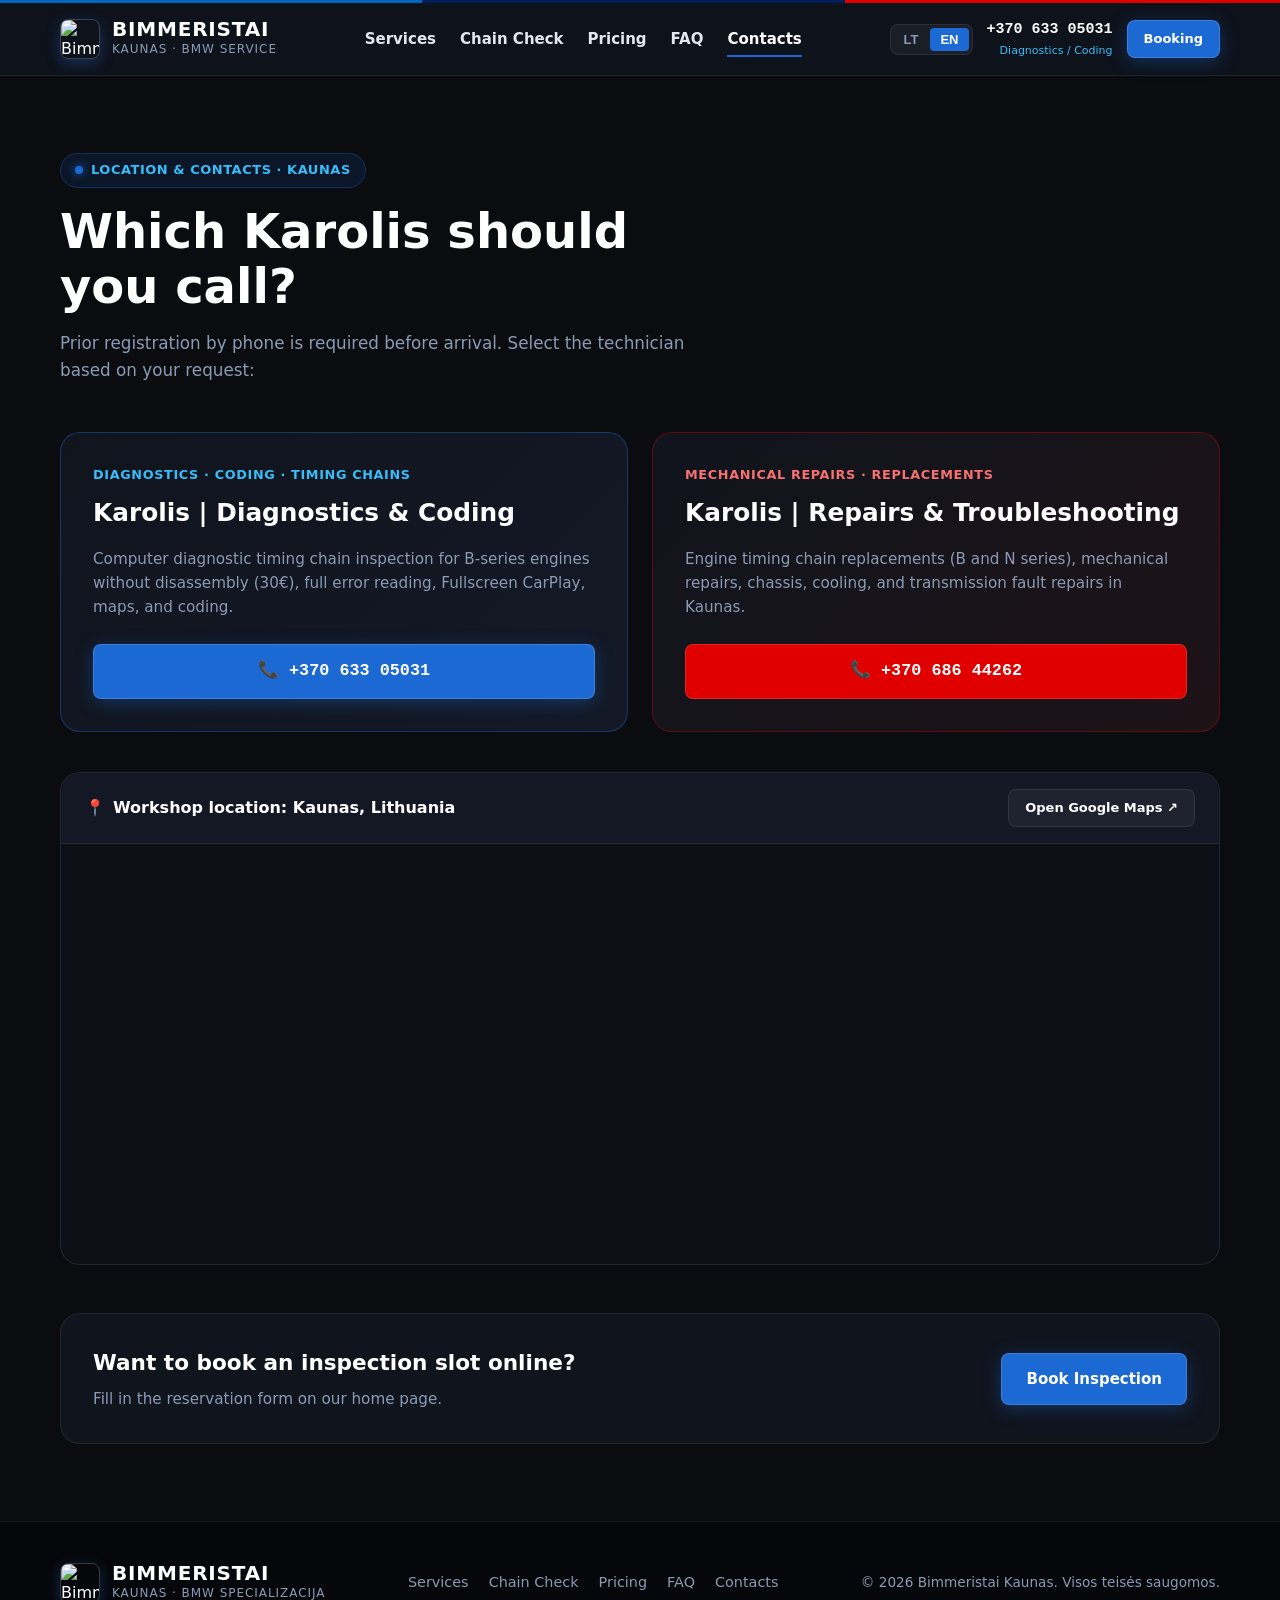
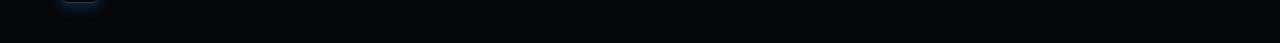
==== contacts.html @ 3dfde005 "feat: refactor website to static stack Replace React application with static HTML/CSS/JS architectur" ====
<!doctype html>
<html lang="lt">
  <head>
    <meta charset="UTF-8" />
    <meta name="viewport" content="width=device-width, initial-scale=1.0" />
    <title>Kontaktai ir schema | Bimmeristai Kaunas – BMW Servisas</title>
    <meta
      name="description"
      content="Bimmeristai Kaunas: Karolis (diagnostika ir kodavimas +37063305031), Karolis (remontas ir gedimai +37068644262). Registracija būtina prieš atvykstant."
    />
    <meta property="og:type" content="website" />
    <meta property="og:title" content="Kontaktai – Bimmeristai BMW servisas Kaune" />
    <meta property="og:description" content="BMW diagnostika, variklio grandinių patikra (30€), CarPlay ir remontas Kaune." />
    <meta property="og:image" content="https://i.postimg.cc/wjW2sKHS/bimmeristai-logo.jpg" />
    <meta name="theme-color" content="#0a0c10" />

    <link rel="icon" type="image/svg+xml" href="assets/img/favicon.svg" />
    <link rel="alternate" hreflang="lt" href="contacts.html" />
    <link rel="alternate" hreflang="en" href="contacts.html" />

    <style>
      :root {
        --bg-dark: #0a0c10;
        --bg-surface: #10141d;
        --bg-surface-elevated: #161c28;
        --bg-glass: rgba(16, 20, 29, 0.92);

        --bmw-blue: #1c69d4;
        --bmw-blue-hover: #1656b0;
        --bmw-blue-glow: rgba(28, 105, 212, 0.35);
        --bmw-cyan: #38bdf8;
        --m-red: #e00000;

        --text-primary: #ffffff;
        --text-secondary: #e2e8f0;
        --text-muted: #8b9bb4;
        --border: rgba(255, 255, 255, 0.08);
        --border-hover: rgba(28, 105, 212, 0.55);

        --font-stack: system-ui, -apple-system, BlinkMacSystemFont, "Segoe UI", Roboto, "Helvetica Neue", Arial, sans-serif;
        --container: 1200px;
        --radius-sm: 8px;
        --radius-md: 14px;
        --radius-lg: 20px;
        --transition: 200ms cubic-bezier(0.16, 1, 0.3, 1);
      }

      *, *::before, *::after {
        box-sizing: border-box;
      }

      html {
        scroll-behavior: smooth;
        background-color: var(--bg-dark);
        color: var(--text-secondary);
        font-family: var(--font-stack);
        -webkit-font-smoothing: antialiased;
      }

      body {
        margin: 0;
        padding: 0;
        background-color: var(--bg-dark);
        color: var(--text-secondary);
        line-height: 1.6;
        overflow-x: hidden;
        padding-bottom: 76px;
      }

      @media (min-width: 768px) {
        body { padding-bottom: 0; }
      }

      .container {
        width: 100%;
        max-width: var(--container);
        margin: 0 auto;
        padding: 0 20px;
      }

      .m-stripe {
        height: 3px;
        width: 100%;
        background: linear-gradient(90deg, #0066bf 0%, #0066bf 33%, #00205b 33%, #00205b 66%, #e00000 66%, #e00000 100%);
      }

      .m-badge-pill {
        display: inline-flex;
        align-items: center;
        gap: 8px;
        font-size: 0.8125rem;
        letter-spacing: 0.04em;
        text-transform: uppercase;
        font-weight: 700;
        color: var(--bmw-cyan);
        background: rgba(28, 105, 212, 0.12);
        border: 1px solid rgba(28, 105, 212, 0.3);
        padding: 6px 14px;
        border-radius: 9999px;
        margin-bottom: 16px;
      }
      .m-badge-pill::before {
        content: '';
        display: inline-block;
        width: 8px;
        height: 8px;
        border-radius: 50%;
        background: var(--bmw-blue);
        box-shadow: 0 0 10px var(--bmw-blue);
      }

      .site-header {
        position: sticky;
        top: 0;
        z-index: 100;
        background: var(--bg-glass);
        backdrop-filter: blur(16px);
        -webkit-backdrop-filter: blur(16px);
        border-bottom: 1px solid var(--border);
      }
      .header-inner {
        display: flex;
        align-items: center;
        justify-content: space-between;
        height: 72px;
      }
      .brand-link {
        display: flex;
        align-items: center;
        gap: 12px;
        text-decoration: none;
        color: var(--text-primary);
      }
      .brand-logo-img {
        width: 40px;
        height: 40px;
        border-radius: var(--radius-sm);
        object-fit: cover;
        border: 1px solid rgba(255, 255, 255, 0.2);
        box-shadow: 0 4px 14px var(--bmw-blue-glow);
      }
      .brand-name {
        font-weight: 800;
        font-size: 1.25rem;
        letter-spacing: 0.04em;
        color: var(--text-primary);
        line-height: 1.1;
      }
      .brand-sub {
        font-size: 0.75rem;
        color: var(--text-muted);
        letter-spacing: 0.08em;
        text-transform: uppercase;
      }

      .nav-desktop {
        display: none;
        align-items: center;
        gap: 24px;
      }
      @media (min-width: 900px) {
        .nav-desktop { display: flex; }
      }
      .nav-link {
        color: var(--text-secondary);
        text-decoration: none;
        font-size: 0.9375rem;
        font-weight: 600;
        transition: color var(--transition);
        position: relative;
        padding: 6px 0;
      }
      .nav-link:hover, .nav-link.active { color: #ffffff; }
      .nav-link::after {
        content: '';
        position: absolute;
        left: 0;
        bottom: 0;
        width: 100%;
        height: 2px;
        background: var(--bmw-blue);
        transform: scaleX(0);
        transition: transform var(--transition);
      }
      .nav-link:hover::after, .nav-link.active::after {
        transform: scaleX(1);
      }

      .lang-switcher {
        display: inline-flex;
        align-items: center;
        background: rgba(255, 255, 255, 0.05);
        border: 1px solid var(--border);
        border-radius: var(--radius-sm);
        padding: 3px;
        gap: 2px;
      }
      .lang-btn {
        background: transparent;
        border: none;
        color: var(--text-muted);
        font-size: 0.8125rem;
        font-weight: 700;
        padding: 4px 10px;
        border-radius: 4px;
        cursor: pointer;
        transition: all var(--transition);
      }
      .lang-btn.active {
        background: var(--bmw-blue);
        color: #ffffff;
      }

      .header-actions {
        display: flex;
        align-items: center;
        gap: 14px;
      }
      .header-contacts-box {
        display: none;
        flex-direction: column;
        text-align: right;
      }
      @media (min-width: 992px) {
        .header-contacts-box { display: flex; }
      }
      .header-phone-val {
        font-family: monospace;
        font-weight: 700;
        font-size: 0.9375rem;
        color: #ffffff;
        text-decoration: none;
      }
      .header-phone-sub {
        font-size: 0.6875rem;
        color: var(--bmw-cyan);
      }

      .burger-btn {
        display: flex;
        flex-direction: column;
        justify-content: center;
        gap: 5px;
        width: 40px;
        height: 40px;
        background: var(--bg-surface);
        border: 1px solid var(--border);
        border-radius: var(--radius-sm);
        padding: 8px;
        cursor: pointer;
      }
      @media (min-width: 900px) {
        .burger-btn { display: none; }
      }
      .burger-btn span {
        width: 100%;
        height: 2px;
        background: #ffffff;
        border-radius: 2px;
      }

      .mobile-menu {
        display: none;
        background: var(--bg-surface);
        border-bottom: 1px solid var(--border);
        padding: 20px;
      }
      .mobile-menu.open { display: block; }
      .mobile-nav-list {
        display: flex;
        flex-direction: column;
        gap: 16px;
        margin-bottom: 20px;
      }
      .mobile-nav-list a {
        color: #ffffff;
        text-decoration: none;
        font-size: 1.1rem;
        font-weight: 600;
      }

      .btn {
        display: inline-flex;
        align-items: center;
        justify-content: center;
        gap: 10px;
        padding: 13px 24px;
        font-weight: 700;
        font-size: 0.9375rem;
        border-radius: var(--radius-sm);
        text-decoration: none;
        cursor: pointer;
        white-space: nowrap;
        transition: transform var(--transition), box-shadow var(--transition), background-color var(--transition), border-color var(--transition);
      }
      .btn-primary {
        background: var(--bmw-blue);
        color: #ffffff;
        border: 1px solid rgba(255, 255, 255, 0.15);
        box-shadow: 0 4px 18px var(--bmw-blue-glow);
      }
      .btn-primary:hover {
        background: var(--bmw-blue-hover);
        box-shadow: 0 6px 24px rgba(28, 105, 212, 0.6);
        transform: translateY(-2px);
      }
      .btn-secondary {
        background: rgba(255, 255, 255, 0.05);
        color: #ffffff;
        border: 1px solid var(--border);
      }
      .btn-secondary:hover {
        background: rgba(255, 255, 255, 0.1);
        border-color: rgba(255, 255, 255, 0.25);
        transform: translateY(-2px);
      }
      .btn-danger {
        background: var(--m-red);
        color: #ffffff;
        border: 1px solid rgba(255, 255, 255, 0.15);
      }
      .btn-danger:hover {
        filter: brightness(1.15);
      }
      .btn-sm {
        padding: 8px 16px;
        font-size: 0.8125rem;
      }

      .section-pad {
        padding: clamp(48px, 6vw, 80px) 0;
      }

      .section-head {
        max-width: 65ch;
        margin-bottom: clamp(28px, 4vw, 48px);
      }
      .section-title {
        font-size: clamp(2rem, 4vw, 3rem);
        font-weight: 800;
        line-height: 1.15;
        color: #ffffff;
        margin: 0 0 16px 0;
      }
      .section-desc {
        font-size: 1.05rem;
        color: var(--text-muted);
        margin: 0;
      }

      .contact-cards-grid {
        display: grid;
        grid-template-columns: 1fr;
        gap: 24px;
        margin-bottom: 40px;
      }
      @media (min-width: 768px) {
        .contact-cards-grid {
          grid-template-columns: 1fr 1fr;
        }
      }

      .contact-card {
        background: var(--bg-surface);
        border: 1px solid var(--border);
        border-radius: var(--radius-lg);
        padding: 32px;
        display: flex;
        flex-direction: column;
        justify-content: space-between;
      }
      .contact-card.blue {
        border-color: rgba(28, 105, 212, 0.4);
        background: linear-gradient(135deg, #10141d 0%, #131926 100%);
      }
      .contact-card.red {
        border-color: rgba(224, 0, 0, 0.35);
        background: linear-gradient(135deg, #10141d 0%, #1e1317 100%);
      }

      .contact-role-tag {
        font-size: 0.8rem;
        text-transform: uppercase;
        letter-spacing: 0.05em;
        font-weight: 700;
        margin-bottom: 8px;
        display: block;
      }
      .contact-card.blue .contact-role-tag { color: var(--bmw-cyan); }
      .contact-card.red .contact-role-tag { color: #f87171; }

      .contact-name {
        font-size: 1.55rem;
        font-weight: 800;
        color: #ffffff;
        margin: 0 0 14px 0;
      }
      .contact-desc {
        font-size: 0.95rem;
        color: var(--text-muted);
        line-height: 1.6;
        margin: 0 0 24px 0;
      }

      .contact-phone-row {
        display: flex;
        flex-wrap: wrap;
        gap: 12px;
      }

      .map-wrapper-card {
        border-radius: var(--radius-lg);
        border: 1px solid var(--border);
        overflow: hidden;
        background: var(--bg-surface);
      }
      .map-header {
        display: flex;
        flex-wrap: wrap;
        align-items: center;
        justify-content: space-between;
        gap: 12px;
        padding: 16px 24px;
        background: #141824;
        border-bottom: 1px solid var(--border);
      }
      .map-frame-box {
        width: 100%;
        height: 420px;
        background: #0d0f17;
      }
      .map-frame-box iframe {
        width: 100%;
        height: 100%;
        border: 0;
        filter: contrast(1.05) saturate(0.9);
      }

      .cta-banner {
        margin-top: 48px;
        padding: 32px;
        background: var(--bg-surface);
        border: 1px solid var(--border);
        border-radius: var(--radius-lg);
        display: flex;
        flex-wrap: wrap;
        align-items: center;
        justify-content: space-between;
        gap: 20px;
      }

      .site-footer {
        background: #06070a;
        border-top: 1px solid var(--border);
        padding: 40px 0;
      }
      .footer-inner {
        display: flex;
        flex-direction: column;
        align-items: center;
        justify-content: space-between;
        gap: 20px;
        text-align: center;
      }
      @media (min-width: 768px) {
        .footer-inner { flex-direction: row; text-align: left; }
      }
      .footer-links {
        display: flex;
        flex-wrap: wrap;
        justify-content: center;
        gap: 20px;
      }
      .footer-links a {
        color: var(--text-muted);
        text-decoration: none;
        font-size: 0.9rem;
      }
      .footer-links a:hover { color: #ffffff; }

      .mobile-bottom-bar {
        position: fixed;
        bottom: 0;
        left: 0;
        right: 0;
        z-index: 99;
        background: rgba(10, 12, 16, 0.96);
        backdrop-filter: blur(12px);
        border-top: 1px solid var(--border);
        padding: 10px 16px;
        display: flex;
        gap: 10px;
      }
      @media (min-width: 768px) {
        .mobile-bottom-bar { display: none; }
      }
      .mobile-bottom-bar .btn {
        flex: 1;
        padding: 12px 14px;
        font-size: 0.875rem;
      }
    </style>
  </head>
  <body>
    <div class="m-stripe" aria-hidden="true"></div>

    <header class="site-header">
      <div class="container header-inner">
        <a href="index.html" class="brand-link" aria-label="Bimmeristai Pradžia">
          <img
            src="https://i.postimg.cc/wjW2sKHS/bimmeristai-logo.jpg"
            alt="Bimmeristai logotipas"
            referrerpolicy="no-referrer"
            class="brand-logo-img"
          />
          <div>
            <div class="brand-name">BIMMERISTAI</div>
            <div class="brand-sub" data-i18n="brand_sub">KAUNAS · BMW SERVISAS</div>
          </div>
        </a>

        <nav class="nav-desktop" aria-label="Navigacija">
          <a href="index.html#services" class="nav-link" data-i18n="nav_services">Paslaugos</a>
          <a href="index.html#chain" class="nav-link" data-i18n="nav_chain">Grandinės patikra</a>
          <a href="index.html#pricing" class="nav-link" data-i18n="nav_prices">Kainoraštis</a>
          <a href="faq.html" class="nav-link" data-i18n="nav_faq">D.U.K.</a>
          <a href="contacts.html" class="nav-link active" data-i18n="nav_contacts">Kontaktai</a>
        </nav>

        <div class="header-actions">
          <div class="lang-switcher" role="group" aria-label="Kalbos pasirinkimas">
            <button type="button" class="lang-btn active" data-lang-btn="lt">LT</button>
            <button type="button" class="lang-btn" data-lang-btn="en">EN</button>
          </div>

          <div class="header-contacts-box">
            <a href="tel:+37063305031" class="header-phone-val">+370 633 05031</a>
            <span class="header-phone-sub" data-i18n="header_diagnostics_role">Diagnostika / Kodavimas</span>
          </div>

          <a href="index.html#booking" class="btn btn-primary btn-sm" data-i18n="btn_book_short">Registracija</a>

          <button
            type="button"
            class="burger-btn"
            id="burgerBtn"
            aria-label="Atidaryti meniu"
            aria-expanded="false"
          >
            <span></span>
            <span></span>
            <span></span>
          </button>
        </div>
      </div>

      <div class="mobile-menu" id="mobileMenu">
        <nav class="mobile-nav-list" aria-label="Mobili navigacija">
          <a href="index.html#services" data-i18n="nav_services">Paslaugos</a>
          <a href="index.html#chain" data-i18n="nav_chain">Grandinės patikra</a>
          <a href="index.html#pricing" data-i18n="nav_prices">Kainoraštis</a>
          <a href="faq.html" data-i18n="nav_faq">D.U.K.</a>
          <a href="contacts.html" data-i18n="nav_contacts">Kontaktai</a>
        </nav>
        <div style="display: flex; flex-direction: column; gap: 10px;">
          <a href="tel:+37063305031" class="btn btn-secondary" style="width: 100%;">
            Karolis (Diagnostika): +370 633 05031
          </a>
          <a href="tel:+37068644262" class="btn btn-secondary" style="width: 100%;">
            Karolis (Remontas): +370 686 44262
          </a>
          <a href="index.html#booking" class="btn btn-primary" style="width: 100%;" data-i18n="btn_book">
            Registracija vizitui
          </a>
        </div>
      </div>
    </header>

    <main>
      <section class="section-pad">
        <div class="container">
          <div class="section-head">
            <span class="m-badge-pill" data-i18n="contacts_badge">LOKACIJA IR RYŠYS · KAUNAS</span>
            <h1 class="section-title" data-i18n="contacts_page_title">Kuriam Karoliui skambinti?</h1>
            <p class="section-desc" data-i18n="contacts_page_desc">
              Prieš atvykstant registracija telefonu yra būtina. Pasirinkite meistrą pagal savo gedimo pobūdį:
            </p>
          </div>

          <div class="contact-cards-grid">
            <div class="contact-card blue">
              <div>
                <span class="contact-role-tag" data-i18n="karolis1_role">DIAGNOSTIKA · KODAVIMAS · GRANDINĖS</span>
                <h2 class="contact-name" data-i18n="karolis1_title">Karolis | Diagnostika ir kodavimas</h2>
                <p class="contact-desc" data-i18n="karolis1_desc">
                  Kompiuterinė B serijos variklio grandinių patikra neardant variklio (30€), pilna mazgų klaidų analizė, Fullscreen CarPlay, navigacijos žemėlapiai ir parametrų kodavimas.
                </p>
              </div>
              <div class="contact-phone-row">
                <a href="tel:+37063305031" class="btn btn-primary" style="flex: 1; font-family: monospace; font-size: 1.05rem;">
                  📞 +370 633 05031
                </a>
              </div>
            </div>

            <div class="contact-card red">
              <div>
                <span class="contact-role-tag" data-i18n="karolis2_role">MECHANINIS REMONTAS · AGREGATAI</span>
                <h2 class="contact-name" data-i18n="karolis2_title">Karolis | Remontas ir gedimai</h2>
                <p class="contact-desc" data-i18n="karolis2_desc">
                  Variklio grandinių komplektų keitimas (B ir N serijos), mechaninis remontas, transmisijos, važiuoklės bei aušinimo sistemų gedimų šalinimas Kaune.
                </p>
              </div>
              <div class="contact-phone-row">
                <a href="tel:+37068644262" class="btn btn-danger" style="flex: 1; font-family: monospace; font-size: 1.05rem;">
                  📞 +370 686 44262
                </a>
              </div>
            </div>
          </div>

          <!-- Google Maps Iframe -->
          <div class="map-wrapper-card">
            <div class="map-header">
              <div style="display: flex; align-items: center; gap: 8px; font-weight: 700; color: #ffffff;">
                <span>📍</span>
                <span data-i18n="map_location_label">Serviso lokacija: Kaunas, Lietuva</span>
              </div>
              <a
                href="https://www.google.com/maps/search/?api=1&query=Bimmeristai+Kaunas"
                target="_blank"
                rel="noopener noreferrer"
                class="btn btn-secondary btn-sm"
                data-i18n="map_open_btn"
              >
                Atidaryti Google Maps ↗
              </a>
            </div>
            <div class="map-frame-box">
              <iframe
                title="Bimmeristai Kaunas žemėlapyje"
                src="https://www.google.com/maps?q=Kaunas,+Lithuania&amp;output=embed&amp;z=12"
                loading="lazy"
                referrerpolicy="no-referrer-when-downgrade"
                allowfullscreen
              ></iframe>
            </div>
          </div>

          <div class="cta-banner">
            <div>
              <h3 style="margin: 0 0 6px 0; font-size: 1.35rem; color: #ffffff;" data-i18n="cta_booking_title">Norite užsiregistruoti apžiūrai iš anksto?</h3>
              <p style="margin: 0; color: var(--text-muted); font-size: 0.95rem;" data-i18n="cta_booking_desc">Užpildykite greitą rezervacijos formą pagrindiniame puslapyje.</p>
            </div>
            <div>
              <a href="index.html#booking" class="btn btn-primary" data-i18n="btn_book">Užpildyti formą internetu</a>
            </div>
          </div>
        </div>
      </section>
    </main>

    <footer class="site-footer">
      <div class="container footer-inner">
        <a href="index.html" class="brand-link">
          <img
            src="https://i.postimg.cc/wjW2sKHS/bimmeristai-logo.jpg"
            alt="Bimmeristai logotipas"
            referrerpolicy="no-referrer"
            class="brand-logo-img"
          />
          <div>
            <div class="brand-name">BIMMERISTAI</div>
            <div class="brand-sub">KAUNAS · BMW SPECIALIZACIJA</div>
          </div>
        </a>

        <div class="footer-links">
          <a href="index.html#services" data-i18n="nav_services">Paslaugos</a>
          <a href="index.html#chain" data-i18n="nav_chain">Grandinės patikra</a>
          <a href="index.html#pricing" data-i18n="nav_prices">Kainoraštis</a>
          <a href="faq.html" data-i18n="nav_faq">D.U.K.</a>
          <a href="contacts.html" data-i18n="nav_contacts">Kontaktai</a>
        </div>

        <div style="font-size: 0.85rem; color: var(--text-muted);">
          © 2026 Bimmeristai Kaunas. Visos teisės saugomos.
        </div>
      </div>
    </footer>

    <div class="mobile-bottom-bar" aria-label="Greiti veiksmai">
      <a href="tel:+37063305031" class="btn btn-secondary" data-i18n="btn_call">Skambinti</a>
      <a href="index.html#booking" class="btn btn-primary" data-i18n="btn_book">Registruotis</a>
    </div>

    <script>
      (function () {
        'use strict';

        const I18N = {
          lt: {
            brand_sub: "KAUNAS · BMW SERVISAS",
            nav_services: "Paslaugos",
            nav_chain: "Grandinės patikra",
            nav_prices: "Kainoraštis",
            nav_faq: "D.U.K.",
            nav_contacts: "Kontaktai",
            header_diagnostics_role: "Diagnostika / Kodavimas",
            btn_book_short: "Registracija",
            btn_book: "Registruotis patikrai",
            btn_call: "Skambinti",
            contacts_badge: "LOKACIJA IR RYŠYS · KAUNAS",
            contacts_page_title: "Kuriam Karoliui skambinti?",
            contacts_page_desc: "Prieš atvykstant registracija telefonu yra būtina. Pasirinkite meistrą pagal savo gedimo pobūdį:",
            karolis1_role: "DIAGNOSTIKA · KODAVIMAS · GRANDINĖS",
            karolis1_title: "Karolis | Diagnostika ir kodavimas",
            karolis1_desc: "Kompiuterinė B serijos variklio grandinių patikra neardant variklio (30€), pilna mazgų klaidų analizė, Fullscreen CarPlay, navigacijos žemėlapiai ir parametrų kodavimas.",
            karolis2_role: "MECHANINIS REMONTAS · AGREGATAI",
            karolis2_title: "Karolis | Remontas ir gedimai",
            karolis2_desc: "Variklio grandinių komplektų keitimas (B ir N serijos), mechaninis remontas, transmisijos, važiuoklės bei aušinimo sistemų gedimų šalinimas Kaune.",
            map_location_label: "Serviso lokacija: Kaunas, Lietuva",
            map_open_btn: "Atidaryti Google Maps ↗",
            cta_booking_title: "Norite užsiregistruoti apžiūrai iš anksto?",
            cta_booking_desc: "Užpildykite greitą rezervacijos formą pagrindiniame puslapyje."
          },
          en: {
            brand_sub: "KAUNAS · BMW SERVICE",
            nav_services: "Services",
            nav_chain: "Chain Check",
            nav_prices: "Pricing",
            nav_faq: "FAQ",
            nav_contacts: "Contacts",
            header_diagnostics_role: "Diagnostics / Coding",
            btn_book_short: "Booking",
            btn_book: "Book Inspection",
            btn_call: "Call",
            contacts_badge: "LOCATION & CONTACTS · KAUNAS",
            contacts_page_title: "Which Karolis should you call?",
            contacts_page_desc: "Prior registration by phone is required before arrival. Select the technician based on your request:",
            karolis1_role: "DIAGNOSTICS · CODING · TIMING CHAINS",
            karolis1_title: "Karolis | Diagnostics & Coding",
            karolis1_desc: "Computer diagnostic timing chain inspection for B-series engines without disassembly (30€), full error reading, Fullscreen CarPlay, maps, and coding.",
            karolis2_role: "MECHANICAL REPAIRS · REPLACEMENTS",
            karolis2_title: "Karolis | Repairs & Troubleshooting",
            karolis2_desc: "Engine timing chain replacements (B and N series), mechanical repairs, chassis, cooling, and transmission fault repairs in Kaunas.",
            map_location_label: "Workshop location: Kaunas, Lithuania",
            map_open_btn: "Open Google Maps ↗",
            cta_booking_title: "Want to book an inspection slot online?",
            cta_booking_desc: "Fill in the reservation form on our home page."
          }
        };

        let currentLang = 'lt';
        try {
          const saved = localStorage.getItem('bimmeristai_lang');
          if (saved === 'en' || saved === 'lt') {
            currentLang = saved;
          } else if (navigator.language && navigator.language.startsWith('en')) {
            currentLang = 'en';
          }
        } catch (e) {}

        function applyLanguage(lang) {
          currentLang = lang;
          document.documentElement.lang = lang;
          try {
            localStorage.setItem('bimmeristai_lang', lang);
          } catch (e) {}

          document.querySelectorAll('[data-lang-btn]').forEach(function (btn) {
            btn.classList.toggle('active', btn.getAttribute('data-lang-btn') === lang);
          });

          const dict = I18N[lang] || I18N.lt;
          document.querySelectorAll('[data-i18n]').forEach(function (el) {
            const key = el.getAttribute('data-i18n');
            if (dict[key]) {
              el.textContent = dict[key];
            }
          });
        }

        document.querySelectorAll('[data-lang-btn]').forEach(function (btn) {
          btn.addEventListener('click', function () {
            applyLanguage(btn.getAttribute('data-lang-btn'));
          });
        });

        const burgerBtn = document.getElementById('burgerBtn');
        const mobileMenu = document.getElementById('mobileMenu');
        if (burgerBtn && mobileMenu) {
          burgerBtn.addEventListener('click', function () {
            const open = mobileMenu.classList.toggle('open');
            burgerBtn.setAttribute('aria-expanded', String(open));
          });
        }

        applyLanguage(currentLang);
      })();
    </script>
  </body>
</html>
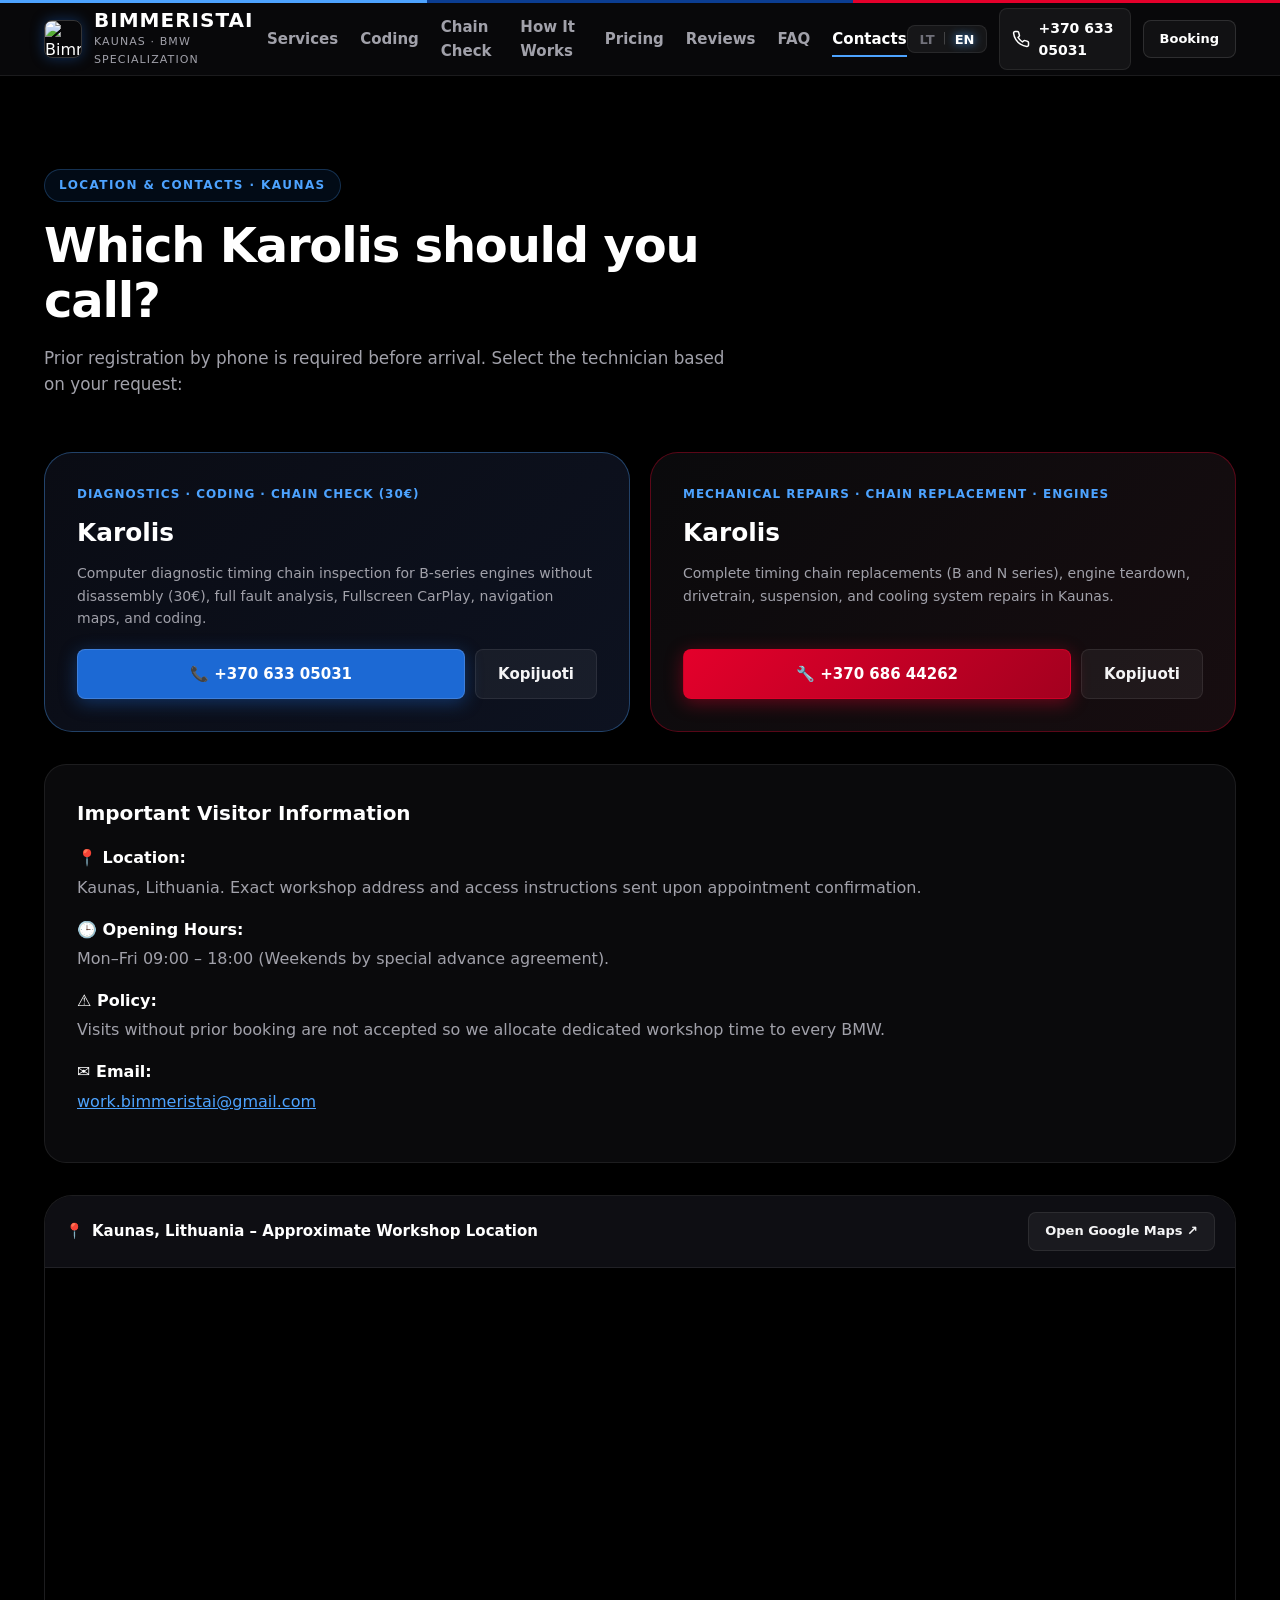
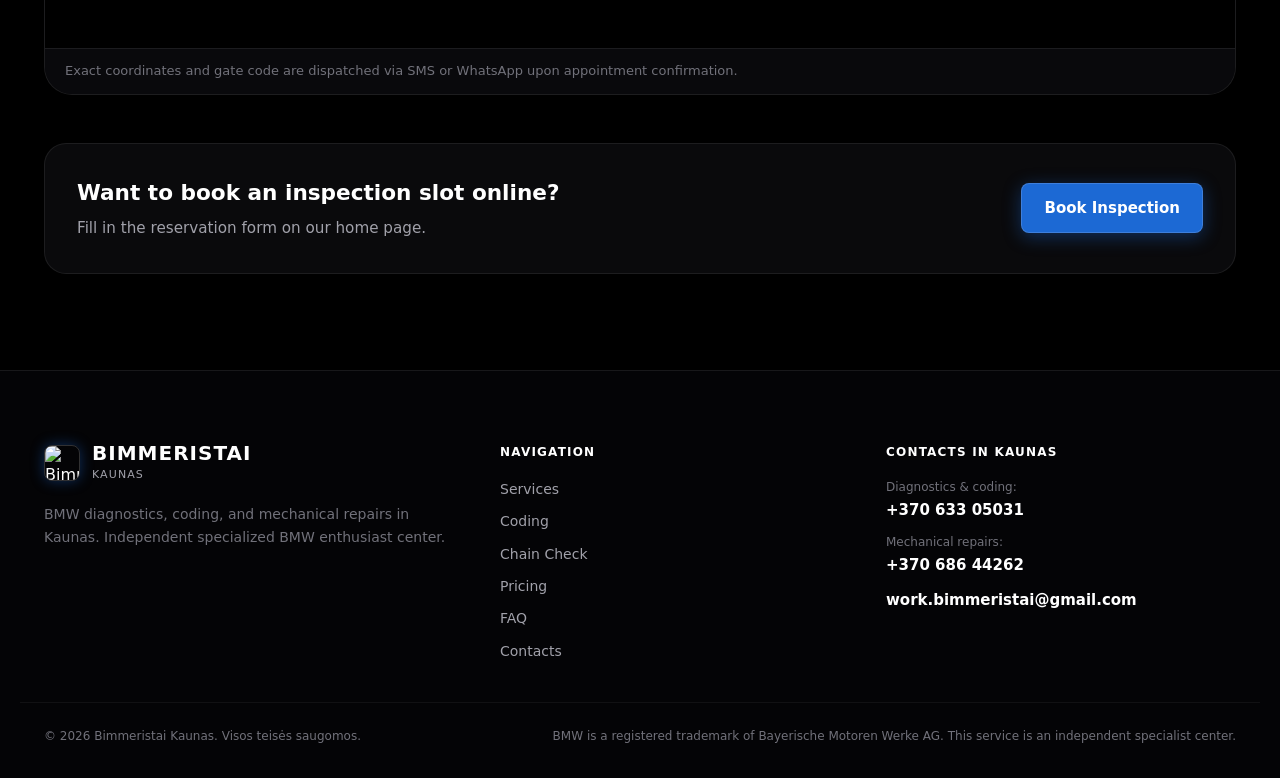
==== commit ea42ea59: "refactor: update branding and streamline UI Standardize CSS variables, optimize meta tags, and refac" ====
--- a/contacts.html
+++ b/contacts.html
@@ -2,549 +2,84 @@
 <html lang="lt">
   <head>
     <meta charset="UTF-8" />
-    <meta name="viewport" content="width=device-width, initial-scale=1.0" />
+    <meta name="viewport" content="width=device-width, initial-scale=1, viewport-fit=cover" />
     <title>Kontaktai ir schema | Bimmeristai Kaunas – BMW Servisas</title>
     <meta
       name="description"
-      content="Bimmeristai Kaunas: Karolis (diagnostika ir kodavimas +37063305031), Karolis (remontas ir gedimai +37068644262). Registracija būtina prieš atvykstant."
+      content="Bimmeristai Kaunas: Karolis (diagnostika, grandinės patikra ir kodavimas +37063305031), Karolis (mechaninis remontas ir grandinių keitimas +37068644262). Registracija būtina."
     />
+
+    <!-- Open Graph -->
     <meta property="og:type" content="website" />
     <meta property="og:title" content="Kontaktai – Bimmeristai BMW servisas Kaune" />
     <meta property="og:description" content="BMW diagnostika, variklio grandinių patikra (30€), CarPlay ir remontas Kaune." />
     <meta property="og:image" content="https://i.postimg.cc/wjW2sKHS/bimmeristai-logo.jpg" />
-    <meta name="theme-color" content="#0a0c10" />
+
+    <!-- Theme and iOS -->
+    <meta name="theme-color" content="#000000" />
+    <meta name="apple-mobile-web-app-capable" content="yes" />
+    <meta name="apple-mobile-web-app-status-bar-style" content="black-translucent" />
 
     <link rel="icon" type="image/svg+xml" href="assets/img/favicon.svg" />
     <link rel="alternate" hreflang="lt" href="contacts.html" />
     <link rel="alternate" hreflang="en" href="contacts.html" />
 
-    <style>
-      :root {
-        --bg-dark: #0a0c10;
-        --bg-surface: #10141d;
-        --bg-surface-elevated: #161c28;
-        --bg-glass: rgba(16, 20, 29, 0.92);
-
-        --bmw-blue: #1c69d4;
-        --bmw-blue-hover: #1656b0;
-        --bmw-blue-glow: rgba(28, 105, 212, 0.35);
-        --bmw-cyan: #38bdf8;
-        --m-red: #e00000;
-
-        --text-primary: #ffffff;
-        --text-secondary: #e2e8f0;
-        --text-muted: #8b9bb4;
-        --border: rgba(255, 255, 255, 0.08);
-        --border-hover: rgba(28, 105, 212, 0.55);
-
-        --font-stack: system-ui, -apple-system, BlinkMacSystemFont, "Segoe UI", Roboto, "Helvetica Neue", Arial, sans-serif;
-        --container: 1200px;
-        --radius-sm: 8px;
-        --radius-md: 14px;
-        --radius-lg: 20px;
-        --transition: 200ms cubic-bezier(0.16, 1, 0.3, 1);
-      }
-
-      *, *::before, *::after {
-        box-sizing: border-box;
-      }
-
-      html {
-        scroll-behavior: smooth;
-        background-color: var(--bg-dark);
-        color: var(--text-secondary);
-        font-family: var(--font-stack);
-        -webkit-font-smoothing: antialiased;
-      }
-
-      body {
-        margin: 0;
-        padding: 0;
-        background-color: var(--bg-dark);
-        color: var(--text-secondary);
-        line-height: 1.6;
-        overflow-x: hidden;
-        padding-bottom: 76px;
-      }
-
-      @media (min-width: 768px) {
-        body { padding-bottom: 0; }
-      }
-
-      .container {
-        width: 100%;
-        max-width: var(--container);
-        margin: 0 auto;
-        padding: 0 20px;
-      }
-
-      .m-stripe {
-        height: 3px;
-        width: 100%;
-        background: linear-gradient(90deg, #0066bf 0%, #0066bf 33%, #00205b 33%, #00205b 66%, #e00000 66%, #e00000 100%);
-      }
-
-      .m-badge-pill {
-        display: inline-flex;
-        align-items: center;
-        gap: 8px;
-        font-size: 0.8125rem;
-        letter-spacing: 0.04em;
-        text-transform: uppercase;
-        font-weight: 700;
-        color: var(--bmw-cyan);
-        background: rgba(28, 105, 212, 0.12);
-        border: 1px solid rgba(28, 105, 212, 0.3);
-        padding: 6px 14px;
-        border-radius: 9999px;
-        margin-bottom: 16px;
-      }
-      .m-badge-pill::before {
-        content: '';
-        display: inline-block;
-        width: 8px;
-        height: 8px;
-        border-radius: 50%;
-        background: var(--bmw-blue);
-        box-shadow: 0 0 10px var(--bmw-blue);
-      }
-
-      .site-header {
-        position: sticky;
-        top: 0;
-        z-index: 100;
-        background: var(--bg-glass);
-        backdrop-filter: blur(16px);
-        -webkit-backdrop-filter: blur(16px);
-        border-bottom: 1px solid var(--border);
-      }
-      .header-inner {
-        display: flex;
-        align-items: center;
-        justify-content: space-between;
-        height: 72px;
-      }
-      .brand-link {
-        display: flex;
-        align-items: center;
-        gap: 12px;
-        text-decoration: none;
-        color: var(--text-primary);
-      }
-      .brand-logo-img {
-        width: 40px;
-        height: 40px;
-        border-radius: var(--radius-sm);
-        object-fit: cover;
-        border: 1px solid rgba(255, 255, 255, 0.2);
-        box-shadow: 0 4px 14px var(--bmw-blue-glow);
-      }
-      .brand-name {
-        font-weight: 800;
-        font-size: 1.25rem;
-        letter-spacing: 0.04em;
-        color: var(--text-primary);
-        line-height: 1.1;
-      }
-      .brand-sub {
-        font-size: 0.75rem;
-        color: var(--text-muted);
-        letter-spacing: 0.08em;
-        text-transform: uppercase;
-      }
-
-      .nav-desktop {
-        display: none;
-        align-items: center;
-        gap: 24px;
-      }
-      @media (min-width: 900px) {
-        .nav-desktop { display: flex; }
-      }
-      .nav-link {
-        color: var(--text-secondary);
-        text-decoration: none;
-        font-size: 0.9375rem;
-        font-weight: 600;
-        transition: color var(--transition);
-        position: relative;
-        padding: 6px 0;
-      }
-      .nav-link:hover, .nav-link.active { color: #ffffff; }
-      .nav-link::after {
-        content: '';
-        position: absolute;
-        left: 0;
-        bottom: 0;
-        width: 100%;
-        height: 2px;
-        background: var(--bmw-blue);
-        transform: scaleX(0);
-        transition: transform var(--transition);
-      }
-      .nav-link:hover::after, .nav-link.active::after {
-        transform: scaleX(1);
-      }
-
-      .lang-switcher {
-        display: inline-flex;
-        align-items: center;
-        background: rgba(255, 255, 255, 0.05);
-        border: 1px solid var(--border);
-        border-radius: var(--radius-sm);
-        padding: 3px;
-        gap: 2px;
-      }
-      .lang-btn {
-        background: transparent;
-        border: none;
-        color: var(--text-muted);
-        font-size: 0.8125rem;
-        font-weight: 700;
-        padding: 4px 10px;
-        border-radius: 4px;
-        cursor: pointer;
-        transition: all var(--transition);
-      }
-      .lang-btn.active {
-        background: var(--bmw-blue);
-        color: #ffffff;
-      }
-
-      .header-actions {
-        display: flex;
-        align-items: center;
-        gap: 14px;
-      }
-      .header-contacts-box {
-        display: none;
-        flex-direction: column;
-        text-align: right;
-      }
-      @media (min-width: 992px) {
-        .header-contacts-box { display: flex; }
-      }
-      .header-phone-val {
-        font-family: monospace;
-        font-weight: 700;
-        font-size: 0.9375rem;
-        color: #ffffff;
-        text-decoration: none;
-      }
-      .header-phone-sub {
-        font-size: 0.6875rem;
-        color: var(--bmw-cyan);
-      }
-
-      .burger-btn {
-        display: flex;
-        flex-direction: column;
-        justify-content: center;
-        gap: 5px;
-        width: 40px;
-        height: 40px;
-        background: var(--bg-surface);
-        border: 1px solid var(--border);
-        border-radius: var(--radius-sm);
-        padding: 8px;
-        cursor: pointer;
-      }
-      @media (min-width: 900px) {
-        .burger-btn { display: none; }
-      }
-      .burger-btn span {
-        width: 100%;
-        height: 2px;
-        background: #ffffff;
-        border-radius: 2px;
-      }
-
-      .mobile-menu {
-        display: none;
-        background: var(--bg-surface);
-        border-bottom: 1px solid var(--border);
-        padding: 20px;
-      }
-      .mobile-menu.open { display: block; }
-      .mobile-nav-list {
-        display: flex;
-        flex-direction: column;
-        gap: 16px;
-        margin-bottom: 20px;
-      }
-      .mobile-nav-list a {
-        color: #ffffff;
-        text-decoration: none;
-        font-size: 1.1rem;
-        font-weight: 600;
-      }
-
-      .btn {
-        display: inline-flex;
-        align-items: center;
-        justify-content: center;
-        gap: 10px;
-        padding: 13px 24px;
-        font-weight: 700;
-        font-size: 0.9375rem;
-        border-radius: var(--radius-sm);
-        text-decoration: none;
-        cursor: pointer;
-        white-space: nowrap;
-        transition: transform var(--transition), box-shadow var(--transition), background-color var(--transition), border-color var(--transition);
-      }
-      .btn-primary {
-        background: var(--bmw-blue);
-        color: #ffffff;
-        border: 1px solid rgba(255, 255, 255, 0.15);
-        box-shadow: 0 4px 18px var(--bmw-blue-glow);
-      }
-      .btn-primary:hover {
-        background: var(--bmw-blue-hover);
-        box-shadow: 0 6px 24px rgba(28, 105, 212, 0.6);
-        transform: translateY(-2px);
-      }
-      .btn-secondary {
-        background: rgba(255, 255, 255, 0.05);
-        color: #ffffff;
-        border: 1px solid var(--border);
-      }
-      .btn-secondary:hover {
-        background: rgba(255, 255, 255, 0.1);
-        border-color: rgba(255, 255, 255, 0.25);
-        transform: translateY(-2px);
-      }
-      .btn-danger {
-        background: var(--m-red);
-        color: #ffffff;
-        border: 1px solid rgba(255, 255, 255, 0.15);
-      }
-      .btn-danger:hover {
-        filter: brightness(1.15);
-      }
-      .btn-sm {
-        padding: 8px 16px;
-        font-size: 0.8125rem;
-      }
-
-      .section-pad {
-        padding: clamp(48px, 6vw, 80px) 0;
-      }
-
-      .section-head {
-        max-width: 65ch;
-        margin-bottom: clamp(28px, 4vw, 48px);
-      }
-      .section-title {
-        font-size: clamp(2rem, 4vw, 3rem);
-        font-weight: 800;
-        line-height: 1.15;
-        color: #ffffff;
-        margin: 0 0 16px 0;
-      }
-      .section-desc {
-        font-size: 1.05rem;
-        color: var(--text-muted);
-        margin: 0;
-      }
-
-      .contact-cards-grid {
-        display: grid;
-        grid-template-columns: 1fr;
-        gap: 24px;
-        margin-bottom: 40px;
-      }
-      @media (min-width: 768px) {
-        .contact-cards-grid {
-          grid-template-columns: 1fr 1fr;
-        }
-      }
-
-      .contact-card {
-        background: var(--bg-surface);
-        border: 1px solid var(--border);
-        border-radius: var(--radius-lg);
-        padding: 32px;
-        display: flex;
-        flex-direction: column;
-        justify-content: space-between;
-      }
-      .contact-card.blue {
-        border-color: rgba(28, 105, 212, 0.4);
-        background: linear-gradient(135deg, #10141d 0%, #131926 100%);
-      }
-      .contact-card.red {
-        border-color: rgba(224, 0, 0, 0.35);
-        background: linear-gradient(135deg, #10141d 0%, #1e1317 100%);
-      }
-
-      .contact-role-tag {
-        font-size: 0.8rem;
-        text-transform: uppercase;
-        letter-spacing: 0.05em;
-        font-weight: 700;
-        margin-bottom: 8px;
-        display: block;
-      }
-      .contact-card.blue .contact-role-tag { color: var(--bmw-cyan); }
-      .contact-card.red .contact-role-tag { color: #f87171; }
-
-      .contact-name {
-        font-size: 1.55rem;
-        font-weight: 800;
-        color: #ffffff;
-        margin: 0 0 14px 0;
-      }
-      .contact-desc {
-        font-size: 0.95rem;
-        color: var(--text-muted);
-        line-height: 1.6;
-        margin: 0 0 24px 0;
-      }
-
-      .contact-phone-row {
-        display: flex;
-        flex-wrap: wrap;
-        gap: 12px;
-      }
-
-      .map-wrapper-card {
-        border-radius: var(--radius-lg);
-        border: 1px solid var(--border);
-        overflow: hidden;
-        background: var(--bg-surface);
-      }
-      .map-header {
-        display: flex;
-        flex-wrap: wrap;
-        align-items: center;
-        justify-content: space-between;
-        gap: 12px;
-        padding: 16px 24px;
-        background: #141824;
-        border-bottom: 1px solid var(--border);
-      }
-      .map-frame-box {
-        width: 100%;
-        height: 420px;
-        background: #0d0f17;
-      }
-      .map-frame-box iframe {
-        width: 100%;
-        height: 100%;
-        border: 0;
-        filter: contrast(1.05) saturate(0.9);
-      }
-
-      .cta-banner {
-        margin-top: 48px;
-        padding: 32px;
-        background: var(--bg-surface);
-        border: 1px solid var(--border);
-        border-radius: var(--radius-lg);
-        display: flex;
-        flex-wrap: wrap;
-        align-items: center;
-        justify-content: space-between;
-        gap: 20px;
-      }
-
-      .site-footer {
-        background: #06070a;
-        border-top: 1px solid var(--border);
-        padding: 40px 0;
-      }
-      .footer-inner {
-        display: flex;
-        flex-direction: column;
-        align-items: center;
-        justify-content: space-between;
-        gap: 20px;
-        text-align: center;
-      }
-      @media (min-width: 768px) {
-        .footer-inner { flex-direction: row; text-align: left; }
-      }
-      .footer-links {
-        display: flex;
-        flex-wrap: wrap;
-        justify-content: center;
-        gap: 20px;
-      }
-      .footer-links a {
-        color: var(--text-muted);
-        text-decoration: none;
-        font-size: 0.9rem;
-      }
-      .footer-links a:hover { color: #ffffff; }
-
-      .mobile-bottom-bar {
-        position: fixed;
-        bottom: 0;
-        left: 0;
-        right: 0;
-        z-index: 99;
-        background: rgba(10, 12, 16, 0.96);
-        backdrop-filter: blur(12px);
-        border-top: 1px solid var(--border);
-        padding: 10px 16px;
-        display: flex;
-        gap: 10px;
-      }
-      @media (min-width: 768px) {
-        .mobile-bottom-bar { display: none; }
-      }
-      .mobile-bottom-bar .btn {
-        flex: 1;
-        padding: 12px 14px;
-        font-size: 0.875rem;
-      }
-    </style>
+    <link rel="stylesheet" href="style.css" />
   </head>
   <body>
-    <div class="m-stripe" aria-hidden="true"></div>
-
-    <header class="site-header">
+    <!-- BMW Motorsport viršutinė linija -->
+    <div class="m-stripe-top" aria-hidden="true"></div>
+
+    <!-- HEADER / NAVIGACIJA -->
+    <header class="site-header" id="site-header">
       <div class="container header-inner">
-        <a href="index.html" class="brand-link" aria-label="Bimmeristai Pradžia">
+        <a href="index.html" class="brand-link" aria-label="Bimmeristai Kaunas">
           <img
             src="https://i.postimg.cc/wjW2sKHS/bimmeristai-logo.jpg"
-            alt="Bimmeristai logotipas"
-            referrerpolicy="no-referrer"
-            class="brand-logo-img"
+            alt="Bimmeristai Logo"
+            class="brand-logo"
+            width="38"
+            height="38"
+            loading="eager"
           />
-          <div>
-            <div class="brand-name">BIMMERISTAI</div>
-            <div class="brand-sub" data-i18n="brand_sub">KAUNAS · BMW SERVISAS</div>
+          <div class="brand-text">
+            <span class="brand-title">BIMMERISTAI</span>
+            <span class="brand-subtitle" data-i18n="brand_sub">KAUNAS · BMW SPECIALIZACIJA</span>
           </div>
         </a>
 
-        <nav class="nav-desktop" aria-label="Navigacija">
-          <a href="index.html#services" class="nav-link" data-i18n="nav_services">Paslaugos</a>
-          <a href="index.html#chain" class="nav-link" data-i18n="nav_chain">Grandinės patikra</a>
-          <a href="index.html#pricing" class="nav-link" data-i18n="nav_prices">Kainoraštis</a>
-          <a href="faq.html" class="nav-link" data-i18n="nav_faq">D.U.K.</a>
-          <a href="contacts.html" class="nav-link active" data-i18n="nav_contacts">Kontaktai</a>
+        <nav class="desktop-nav" aria-label="Pagrindinė navigacija">
+          <a href="index.html#services" class="nav-item" data-i18n="nav_services">Paslaugos</a>
+          <a href="index.html#simulator" class="nav-item" data-i18n="nav_simulator">Kodavimas</a>
+          <a href="index.html#chain-check" class="nav-item" data-i18n="nav_chain">Grandinės patikra</a>
+          <a href="index.html#how-it-works" class="nav-item" data-i18n="nav_steps">Kaip dirbame</a>
+          <a href="index.html#pricing" class="nav-item" data-i18n="nav_prices">Kainoraštis</a>
+          <a href="index.html#reviews" class="nav-item" data-i18n="nav_reviews">Atsiliepimai</a>
+          <a href="faq.html" class="nav-item" data-i18n="nav_faq">D.U.K.</a>
+          <a href="contacts.html" class="nav-item active" data-i18n="nav_contacts">Kontaktai</a>
         </nav>
 
-        <div class="header-actions">
-          <div class="lang-switcher" role="group" aria-label="Kalbos pasirinkimas">
+        <div class="header-right">
+          <div class="lang-switch" role="group" aria-label="Kalbos pasirinkimas">
             <button type="button" class="lang-btn active" data-lang-btn="lt">LT</button>
+            <span class="lang-sep">|</span>
             <button type="button" class="lang-btn" data-lang-btn="en">EN</button>
           </div>
 
-          <div class="header-contacts-box">
-            <a href="tel:+37063305031" class="header-phone-val">+370 633 05031</a>
-            <span class="header-phone-sub" data-i18n="header_diagnostics_role">Diagnostika / Kodavimas</span>
-          </div>
-
-          <a href="index.html#booking" class="btn btn-primary btn-sm" data-i18n="btn_book_short">Registracija</a>
+          <a href="tel:+37063305031" class="header-call-btn" title="Skambinti Karoliui">
+            <svg class="icon-svg" viewBox="0 0 24 24" fill="none" stroke="currentColor" stroke-width="2" aria-hidden="true"><path d="M22 16.92v3a2 2 0 0 1-2.18 2 19.79 19.79 0 0 1-8.63-3.07 19.5 19.5 0 0 1-6-6 19.79 19.79 0 0 1-3.07-8.67A2 2 0 0 1 4.11 2h3a2 2 0 0 1 2 1.72 12.84 12.84 0 0 0 .7 2.81 2 2 0 0 1-.45 2.11L8.09 9.91a16 16 0 0 0 6 6l1.27-1.27a2 2 0 0 1 2.11-.45 12.84 12.84 0 0 0 2.81.7A2 2 0 0 1 22 16.92z"/></svg>
+            <span class="font-tabular">+370 633 05031</span>
+          </a>
+
+          <a href="index.html#booking" class="btn btn-outline btn-sm header-book-btn" data-i18n="btn_book_short">
+            Registracija
+          </a>
 
           <button
             type="button"
-            class="burger-btn"
-            id="burgerBtn"
-            aria-label="Atidaryti meniu"
+            class="hamburger-btn"
+            id="mobile-nav-toggle"
+            aria-label="Atverti meniu"
             aria-expanded="false"
           >
             <span></span>
@@ -554,24 +89,34 @@
         </div>
       </div>
 
-      <div class="mobile-menu" id="mobileMenu">
-        <nav class="mobile-nav-list" aria-label="Mobili navigacija">
-          <a href="index.html#services" data-i18n="nav_services">Paslaugos</a>
-          <a href="index.html#chain" data-i18n="nav_chain">Grandinės patikra</a>
-          <a href="index.html#pricing" data-i18n="nav_prices">Kainoraštis</a>
-          <a href="faq.html" data-i18n="nav_faq">D.U.K.</a>
-          <a href="contacts.html" data-i18n="nav_contacts">Kontaktai</a>
-        </nav>
-        <div style="display: flex; flex-direction: column; gap: 10px;">
-          <a href="tel:+37063305031" class="btn btn-secondary" style="width: 100%;">
-            Karolis (Diagnostika): +370 633 05031
-          </a>
-          <a href="tel:+37068644262" class="btn btn-secondary" style="width: 100%;">
-            Karolis (Remontas): +370 686 44262
-          </a>
-          <a href="index.html#booking" class="btn btn-primary" style="width: 100%;" data-i18n="btn_book">
-            Registracija vizitui
-          </a>
+      <div class="mobile-drawer" id="mobile-nav-drawer" aria-hidden="true">
+        <div class="mobile-drawer-inner">
+          <nav class="mobile-nav-links" aria-label="Mobili navigacija">
+            <a href="index.html#services" class="mobile-link" data-i18n="nav_services">Paslaugos</a>
+            <a href="index.html#simulator" class="mobile-link" data-i18n="nav_simulator">Kodavimo simuliatorius</a>
+            <a href="index.html#chain-check" class="mobile-link" data-i18n="nav_chain">Grandinės patikra (30€)</a>
+            <a href="index.html#how-it-works" class="mobile-link" data-i18n="nav_steps">Kaip dirbame</a>
+            <a href="index.html#pricing" class="mobile-link" data-i18n="nav_prices">Kainoraštis</a>
+            <a href="index.html#reviews" class="mobile-link" data-i18n="nav_reviews">Atsiliepimai</a>
+            <a href="faq.html" class="mobile-link" data-i18n="nav_faq">D.U.K.</a>
+            <a href="contacts.html" class="mobile-link" data-i18n="nav_contacts">Kontaktai</a>
+          </nav>
+
+          <div class="mobile-drawer-footer">
+            <div class="mobile-drawer-contacts">
+              <a href="tel:+37063305031" class="btn btn-primary" style="width: 100%;">
+                <svg class="icon-svg" viewBox="0 0 24 24" fill="none" stroke="currentColor" stroke-width="2" aria-hidden="true"><path d="M22 16.92v3a2 2 0 0 1-2.18 2 19.79 19.79 0 0 1-8.63-3.07 19.5 19.5 0 0 1-6-6 19.79 19.79 0 0 1-3.07-8.67A2 2 0 0 1 4.11 2h3a2 2 0 0 1 2 1.72 12.84 12.84 0 0 0 .7 2.81 2 2 0 0 1-.45 2.11L8.09 9.91a16 16 0 0 0 6 6l1.27-1.27a2 2 0 0 1 2.11-.45 12.84 12.84 0 0 0 2.81.7A2 2 0 0 1 22 16.92z"/></svg>
+                <span>Karolis (Diagnostika): +370 633 05031</span>
+              </a>
+              <a href="tel:+37068644262" class="btn btn-secondary" style="width: 100%;">
+                <svg class="icon-svg" viewBox="0 0 24 24" fill="none" stroke="currentColor" stroke-width="2" aria-hidden="true"><path d="M14.7 6.3a1 1 0 0 0 0 1.4l1.6 1.6a1 1 0 0 0 1.4 0l3.77-3.77a6 6 0 0 1-7.94 7.94l-6.91 6.91a2.12 2.12 0 0 1-3-3l6.91-6.91a6 6 0 0 1 7.94-7.94l-3.76 3.76z"/></svg>
+                <span>Karolis (Remontas): +370 686 44262</span>
+              </a>
+              <a href="index.html#booking" class="btn btn-white" style="width: 100%;" data-i18n="btn_book">
+                Registracija vizitui
+              </a>
+            </div>
+          </div>
         </div>
       </div>
     </header>
@@ -579,52 +124,82 @@
     <main>
       <section class="section-pad">
         <div class="container">
-          <div class="section-head">
-            <span class="m-badge-pill" data-i18n="contacts_badge">LOKACIJA IR RYŠYS · KAUNAS</span>
+          <div class="section-head" data-reveal>
+            <span class="eyebrow-pill" data-i18n="contacts_badge">LOKACIJA IR RYŠYS · KAUNAS</span>
             <h1 class="section-title" data-i18n="contacts_page_title">Kuriam Karoliui skambinti?</h1>
             <p class="section-desc" data-i18n="contacts_page_desc">
               Prieš atvykstant registracija telefonu yra būtina. Pasirinkite meistrą pagal savo gedimo pobūdį:
             </p>
           </div>
 
-          <div class="contact-cards-grid">
-            <div class="contact-card blue">
-              <div>
-                <span class="contact-role-tag" data-i18n="karolis1_role">DIAGNOSTIKA · KODAVIMAS · GRANDINĖS</span>
-                <h2 class="contact-name" data-i18n="karolis1_title">Karolis | Diagnostika ir kodavimas</h2>
-                <p class="contact-desc" data-i18n="karolis1_desc">
+          <!-- Meistrų kortelės -->
+          <div class="specialists-call-grid" data-reveal>
+            <div class="specialist-card blue">
+              <div>
+                <span class="spec-role" data-i18n="karolis1_role">DIAGNOSTIKA · KODAVIMAS · GRANDINĖS PATIKRA (30€)</span>
+                <h2 class="spec-name">Karolis</h2>
+                <p class="spec-text" data-i18n="karolis1_desc">
                   Kompiuterinė B serijos variklio grandinių patikra neardant variklio (30€), pilna mazgų klaidų analizė, Fullscreen CarPlay, navigacijos žemėlapiai ir parametrų kodavimas.
                 </p>
               </div>
-              <div class="contact-phone-row">
-                <a href="tel:+37063305031" class="btn btn-primary" style="flex: 1; font-family: monospace; font-size: 1.05rem;">
+              <div class="spec-actions">
+                <a href="tel:+37063305031" class="btn btn-primary font-tabular" style="flex: 1;">
                   📞 +370 633 05031
                 </a>
-              </div>
-            </div>
-
-            <div class="contact-card red">
-              <div>
-                <span class="contact-role-tag" data-i18n="karolis2_role">MECHANINIS REMONTAS · AGREGATAI</span>
-                <h2 class="contact-name" data-i18n="karolis2_title">Karolis | Remontas ir gedimai</h2>
-                <p class="contact-desc" data-i18n="karolis2_desc">
+                <button type="button" class="btn btn-secondary" data-copy-phone="+37063305031" title="Kopijuoti numerį">
+                  Kopijuoti
+                </button>
+              </div>
+            </div>
+
+            <div class="specialist-card red">
+              <div>
+                <span class="spec-role text-red" data-i18n="karolis2_role">MECHANINIS REMONTAS · GRANDINIŲ KEITIMAS · VARIKLIAI</span>
+                <h2 class="spec-name">Karolis</h2>
+                <p class="spec-text" data-i18n="karolis2_desc">
                   Variklio grandinių komplektų keitimas (B ir N serijos), mechaninis remontas, transmisijos, važiuoklės bei aušinimo sistemų gedimų šalinimas Kaune.
                 </p>
               </div>
-              <div class="contact-phone-row">
-                <a href="tel:+37068644262" class="btn btn-danger" style="flex: 1; font-family: monospace; font-size: 1.05rem;">
-                  📞 +370 686 44262
+              <div class="spec-actions">
+                <a href="tel:+37068644262" class="btn btn-danger font-tabular" style="flex: 1;">
+                  🔧 +370 686 44262
                 </a>
-              </div>
-            </div>
-          </div>
-
-          <!-- Google Maps Iframe -->
-          <div class="map-wrapper-card">
-            <div class="map-header">
-              <div style="display: flex; align-items: center; gap: 8px; font-weight: 700; color: #ffffff;">
+                <button type="button" class="btn btn-secondary" data-copy-phone="+37068644262" title="Kopijuoti numerį">
+                  Kopijuoti
+                </button>
+              </div>
+            </div>
+          </div>
+
+          <!-- Informacinė kortelė su taisyklėmis -->
+          <div class="feature-card" style="margin-top: 32px;" data-reveal>
+            <h3 style="color: #ffffff; font-size: 1.25rem; margin: 0 0 16px 0;" data-i18n="side_info_title">Svarbi informacija atvykstantiems</h3>
+            <div style="display: grid; grid-template-columns: 1fr; gap: 16px;" class="form-row-2">
+              <div>
+                <strong style="color: #ffffff; display: block; margin-bottom: 4px;" data-i18n="side_loc_lbl">📍 Lokacija:</strong>
+                <span data-i18n="side_loc_val">Kaunas, Lietuva. Tikslus garažo adresas ir privažiavimas atsiunčiamas suderinus laiką.</span>
+              </div>
+              <div>
+                <strong style="color: #ffffff; display: block; margin-bottom: 4px;" data-i18n="side_hours_lbl">🕒 Darbo laikas:</strong>
+                <span data-i18n="side_hours_val">I–V 09:00 – 18:00 val. (Savaitgaliais – pagal atskirą susitarimą).</span>
+              </div>
+              <div>
+                <strong style="color: #ffffff; display: block; margin-bottom: 4px;" data-i18n="side_rule_lbl">⚠️ Taisyklė:</strong>
+                <span data-i18n="side_rule_val">Be išankstinės registracijos atvykti negalima, nes kiekvienam automobiliui skiriamas individualus laikas.</span>
+              </div>
+              <div>
+                <strong style="color: #ffffff; display: block; margin-bottom: 4px;" data-i18n="side_email_lbl">✉️ El. paštas:</strong>
+                <a href="mailto:work.bimmeristai@gmail.com" class="text-accent font-tabular">work.bimmeristai@gmail.com</a>
+              </div>
+            </div>
+          </div>
+
+          <!-- Statinis Google Maps Kauno žemėlapis -->
+          <div class="map-card-shell" style="margin-top: 32px;" data-reveal>
+            <div class="map-shell-head">
+              <div class="map-title-wrap">
                 <span>📍</span>
-                <span data-i18n="map_location_label">Serviso lokacija: Kaunas, Lietuva</span>
+                <span class="map-title-text" data-i18n="map_kaunas_title">Kaunas, Lietuva – Orientacinė serviso vieta</span>
               </div>
               <a
                 href="https://www.google.com/maps/search/?api=1&query=Bimmeristai+Kaunas"
@@ -636,20 +211,26 @@
                 Atidaryti Google Maps ↗
               </a>
             </div>
-            <div class="map-frame-box">
+            <div class="map-frame-holder">
               <iframe
-                title="Bimmeristai Kaunas žemėlapyje"
+                title="Bimmeristai Kaunas serviso lokacija"
                 src="https://www.google.com/maps?q=Kaunas,+Lithuania&amp;output=embed&amp;z=12"
                 loading="lazy"
                 referrerpolicy="no-referrer-when-downgrade"
                 allowfullscreen
               ></iframe>
             </div>
-          </div>
-
-          <div class="cta-banner">
+            <div class="map-shell-foot">
+              <p class="map-foot-note" data-i18n="map_foot_note">
+                Tikslios koordinatės ir vartų kodas pateikiami SMS arba WhatsApp žinute po atliktos registracijos.
+              </p>
+            </div>
+          </div>
+
+          <!-- CTA baneris apačioje -->
+          <div class="feature-card" style="margin-top: 48px; display: flex; flex-wrap: wrap; align-items: center; justify-content: space-between; gap: 20px;" data-reveal>
             <div>
-              <h3 style="margin: 0 0 6px 0; font-size: 1.35rem; color: #ffffff;" data-i18n="cta_booking_title">Norite užsiregistruoti apžiūrai iš anksto?</h3>
+              <h3 style="color: #ffffff; margin: 0 0 6px 0; font-size: 1.35rem;" data-i18n="cta_booking_title">Norite užsiregistruoti apžiūrai iš anksto?</h3>
               <p style="margin: 0; color: var(--text-muted); font-size: 0.95rem;" data-i18n="cta_booking_desc">Užpildykite greitą rezervacijos formą pagrindiniame puslapyje.</p>
             </div>
             <div>
@@ -660,144 +241,78 @@
       </section>
     </main>
 
+    <!-- FOOTER -->
     <footer class="site-footer">
-      <div class="container footer-inner">
-        <a href="index.html" class="brand-link">
-          <img
-            src="https://i.postimg.cc/wjW2sKHS/bimmeristai-logo.jpg"
-            alt="Bimmeristai logotipas"
-            referrerpolicy="no-referrer"
-            class="brand-logo-img"
-          />
-          <div>
-            <div class="brand-name">BIMMERISTAI</div>
-            <div class="brand-sub">KAUNAS · BMW SPECIALIZACIJA</div>
-          </div>
-        </a>
-
-        <div class="footer-links">
-          <a href="index.html#services" data-i18n="nav_services">Paslaugos</a>
-          <a href="index.html#chain" data-i18n="nav_chain">Grandinės patikra</a>
-          <a href="index.html#pricing" data-i18n="nav_prices">Kainoraštis</a>
-          <a href="faq.html" data-i18n="nav_faq">D.U.K.</a>
-          <a href="contacts.html" data-i18n="nav_contacts">Kontaktai</a>
-        </div>
-
-        <div style="font-size: 0.85rem; color: var(--text-muted);">
-          © 2026 Bimmeristai Kaunas. Visos teisės saugomos.
-        </div>
+      <div class="container footer-content">
+        <div class="footer-col-brand">
+          <a href="index.html" class="brand-link" style="display: inline-flex; margin-bottom: 8px;">
+            <img
+              src="https://i.postimg.cc/wjW2sKHS/bimmeristai-logo.jpg"
+              alt="Bimmeristai Logo"
+              class="brand-logo"
+              width="36"
+              height="36"
+              loading="lazy"
+            />
+            <div class="brand-text">
+              <span class="brand-title">BIMMERISTAI</span>
+              <span class="brand-subtitle">KAUNAS</span>
+            </div>
+          </a>
+          <p class="footer-desc" data-i18n="footer_desc">
+            BMW diagnostika, kodavimas ir mechaninis remontas Kaune.<br />
+            Nepriklausomas specializuotas BMW entuziastų centras.
+          </p>
+        </div>
+
+        <nav class="footer-col-nav" aria-label="Poraštės navigacija">
+          <span class="footer-nav-title" data-i18n="footer_nav_title">Navigacija</span>
+          <div class="footer-nav-links">
+            <a href="index.html#services" data-i18n="nav_services">Paslaugos</a>
+            <a href="index.html#simulator" data-i18n="nav_simulator">Kodavimas</a>
+            <a href="index.html#chain-check" data-i18n="nav_chain">Grandinės patikra</a>
+            <a href="index.html#pricing" data-i18n="nav_prices">Kainoraštis</a>
+            <a href="faq.html" data-i18n="nav_faq">D.U.K.</a>
+            <a href="contacts.html" data-i18n="nav_contacts">Kontaktai</a>
+          </div>
+        </nav>
+
+        <div class="footer-col-contacts">
+          <span class="footer-nav-title" data-i18n="footer_contacts_title">Kontaktai Kaune</span>
+          <div class="footer-contact-item">
+            <span class="footer-role" data-i18n="karolis1_role_short">Diagnostika ir kodavimas:</span>
+            <a href="tel:+37063305031" class="footer-phone font-tabular">+370 633 05031</a>
+          </div>
+          <div class="footer-contact-item">
+            <span class="footer-role" data-i18n="karolis2_role_short">Mechaninis remontas:</span>
+            <a href="tel:+37068644262" class="footer-phone font-tabular">+370 686 44262</a>
+          </div>
+          <div class="footer-contact-item" style="margin-top: 6px;">
+            <a href="mailto:work.bimmeristai@gmail.com" class="footer-email font-tabular">work.bimmeristai@gmail.com</a>
+          </div>
+        </div>
+      </div>
+
+      <div class="container footer-sub-bar">
+        <span class="footer-copy">© 2026 Bimmeristai Kaunas. Visos teisės saugomos.</span>
+        <span class="footer-disclaimer" data-i18n="footer_disclaimer">
+          BMW yra registruotas Bayerische Motoren Werke AG prekių ženklas. Servisas yra nepriklausomas centras.
+        </span>
       </div>
     </footer>
 
-    <div class="mobile-bottom-bar" aria-label="Greiti veiksmai">
-      <a href="tel:+37063305031" class="btn btn-secondary" data-i18n="btn_call">Skambinti</a>
-      <a href="index.html#booking" class="btn btn-primary" data-i18n="btn_book">Registruotis</a>
-    </div>
-
-    <script>
-      (function () {
-        'use strict';
-
-        const I18N = {
-          lt: {
-            brand_sub: "KAUNAS · BMW SERVISAS",
-            nav_services: "Paslaugos",
-            nav_chain: "Grandinės patikra",
-            nav_prices: "Kainoraštis",
-            nav_faq: "D.U.K.",
-            nav_contacts: "Kontaktai",
-            header_diagnostics_role: "Diagnostika / Kodavimas",
-            btn_book_short: "Registracija",
-            btn_book: "Registruotis patikrai",
-            btn_call: "Skambinti",
-            contacts_badge: "LOKACIJA IR RYŠYS · KAUNAS",
-            contacts_page_title: "Kuriam Karoliui skambinti?",
-            contacts_page_desc: "Prieš atvykstant registracija telefonu yra būtina. Pasirinkite meistrą pagal savo gedimo pobūdį:",
-            karolis1_role: "DIAGNOSTIKA · KODAVIMAS · GRANDINĖS",
-            karolis1_title: "Karolis | Diagnostika ir kodavimas",
-            karolis1_desc: "Kompiuterinė B serijos variklio grandinių patikra neardant variklio (30€), pilna mazgų klaidų analizė, Fullscreen CarPlay, navigacijos žemėlapiai ir parametrų kodavimas.",
-            karolis2_role: "MECHANINIS REMONTAS · AGREGATAI",
-            karolis2_title: "Karolis | Remontas ir gedimai",
-            karolis2_desc: "Variklio grandinių komplektų keitimas (B ir N serijos), mechaninis remontas, transmisijos, važiuoklės bei aušinimo sistemų gedimų šalinimas Kaune.",
-            map_location_label: "Serviso lokacija: Kaunas, Lietuva",
-            map_open_btn: "Atidaryti Google Maps ↗",
-            cta_booking_title: "Norite užsiregistruoti apžiūrai iš anksto?",
-            cta_booking_desc: "Užpildykite greitą rezervacijos formą pagrindiniame puslapyje."
-          },
-          en: {
-            brand_sub: "KAUNAS · BMW SERVICE",
-            nav_services: "Services",
-            nav_chain: "Chain Check",
-            nav_prices: "Pricing",
-            nav_faq: "FAQ",
-            nav_contacts: "Contacts",
-            header_diagnostics_role: "Diagnostics / Coding",
-            btn_book_short: "Booking",
-            btn_book: "Book Inspection",
-            btn_call: "Call",
-            contacts_badge: "LOCATION & CONTACTS · KAUNAS",
-            contacts_page_title: "Which Karolis should you call?",
-            contacts_page_desc: "Prior registration by phone is required before arrival. Select the technician based on your request:",
-            karolis1_role: "DIAGNOSTICS · CODING · TIMING CHAINS",
-            karolis1_title: "Karolis | Diagnostics & Coding",
-            karolis1_desc: "Computer diagnostic timing chain inspection for B-series engines without disassembly (30€), full error reading, Fullscreen CarPlay, maps, and coding.",
-            karolis2_role: "MECHANICAL REPAIRS · REPLACEMENTS",
-            karolis2_title: "Karolis | Repairs & Troubleshooting",
-            karolis2_desc: "Engine timing chain replacements (B and N series), mechanical repairs, chassis, cooling, and transmission fault repairs in Kaunas.",
-            map_location_label: "Workshop location: Kaunas, Lithuania",
-            map_open_btn: "Open Google Maps ↗",
-            cta_booking_title: "Want to book an inspection slot online?",
-            cta_booking_desc: "Fill in the reservation form on our home page."
-          }
-        };
-
-        let currentLang = 'lt';
-        try {
-          const saved = localStorage.getItem('bimmeristai_lang');
-          if (saved === 'en' || saved === 'lt') {
-            currentLang = saved;
-          } else if (navigator.language && navigator.language.startsWith('en')) {
-            currentLang = 'en';
-          }
-        } catch (e) {}
-
-        function applyLanguage(lang) {
-          currentLang = lang;
-          document.documentElement.lang = lang;
-          try {
-            localStorage.setItem('bimmeristai_lang', lang);
-          } catch (e) {}
-
-          document.querySelectorAll('[data-lang-btn]').forEach(function (btn) {
-            btn.classList.toggle('active', btn.getAttribute('data-lang-btn') === lang);
-          });
-
-          const dict = I18N[lang] || I18N.lt;
-          document.querySelectorAll('[data-i18n]').forEach(function (el) {
-            const key = el.getAttribute('data-i18n');
-            if (dict[key]) {
-              el.textContent = dict[key];
-            }
-          });
-        }
-
-        document.querySelectorAll('[data-lang-btn]').forEach(function (btn) {
-          btn.addEventListener('click', function () {
-            applyLanguage(btn.getAttribute('data-lang-btn'));
-          });
-        });
-
-        const burgerBtn = document.getElementById('burgerBtn');
-        const mobileMenu = document.getElementById('mobileMenu');
-        if (burgerBtn && mobileMenu) {
-          burgerBtn.addEventListener('click', function () {
-            const open = mobileMenu.classList.toggle('open');
-            burgerBtn.setAttribute('aria-expanded', String(open));
-          });
-        }
-
-        applyLanguage(currentLang);
-      })();
-    </script>
+    <!-- MOBILI APATINĖ JUOSTA -->
+    <aside class="mobile-sticky-bar" aria-label="Greiti veiksmai telefone">
+      <a href="tel:+37063305031" class="sticky-bar-btn sticky-call" title="Skambinti Karoliui">
+        <svg class="icon-svg-sm" viewBox="0 0 24 24" fill="none" stroke="currentColor" stroke-width="2" aria-hidden="true"><path d="M22 16.92v3a2 2 0 0 1-2.18 2 19.79 19.79 0 0 1-8.63-3.07 19.5 19.5 0 0 1-6-6 19.79 19.79 0 0 1-3.07-8.67A2 2 0 0 1 4.11 2h3a2 2 0 0 1 2 1.72 12.84 12.84 0 0 0 .7 2.81 2 2 0 0 1-.45 2.11L8.09 9.91a16 16 0 0 0 6 6l1.27-1.27a2 2 0 0 1 2.11-.45 12.84 12.84 0 0 0 2.81.7A2 2 0 0 1 22 16.92z"/></svg>
+        <span data-i18n="btn_call">Skambinti</span>
+      </a>
+      <a href="index.html#booking" class="sticky-bar-btn sticky-book" title="Registruotis vizitui">
+        <svg class="icon-svg-sm" viewBox="0 0 24 24" fill="none" stroke="currentColor" stroke-width="2" aria-hidden="true"><rect x="3" y="4" width="18" height="18" rx="2" ry="2"/><line x1="16" y1="2" x2="16" y2="6"/><line x1="8" y1="2" x2="8" y2="6"/><line x1="3" y1="10" x2="21" y2="10"/></svg>
+        <span data-i18n="btn_book_short">Registracija</span>
+      </a>
+    </aside>
+
+    <script src="script.js"></script>
   </body>
 </html>
--- a/style.css
+++ b/style.css
@@ -0,0 +1,2145 @@
+/* ==========================================================================
+   BIMMERISTAI KAUNAS — BMW DIAGNOSTIKA, KODAVIMAS IR REMONTAS
+   Master Production Stylesheet (style.css)
+   100% Standalone Vanilla CSS — Suderinama su bet kuria peržiūra ir GitHub Pages
+   ========================================================================== */
+
+/* 1. KINTAMIEJI IR TEMATIKA */
+:root {
+  --bg-black: #000000;
+  --bg-card: #0a0a0c;
+  --bg-card-elevated: #111114;
+  --bg-surface-hover: #16161b;
+  --bg-glass: rgba(10, 10, 12, 0.88);
+
+  /* BMW & M-Motorsport Akcentai */
+  --bmw-blue: #1c69d4;
+  --bmw-blue-hover: #1656b0;
+  --bmw-blue-glow: rgba(28, 105, 212, 0.4);
+  --bmw-light-blue: #4da3ff;
+  --bmw-deep-blue: #0b3d91;
+  --m-red: #e4002b;
+  --m-red-glow: rgba(228, 0, 43, 0.4);
+  --accent-green: #4ade80;
+
+  /* Tekstas */
+  --text-white: #ffffff;
+  --text-lead: #f4f4f5;
+  --text-muted: #a1a1aa;
+  --text-subtle: #71717a;
+
+  /* Rėmeliai ir linijos */
+  --border-hairline: rgba(255, 255, 255, 0.08);
+  --border-subtle: rgba(255, 255, 255, 0.12);
+  --border-hover: rgba(77, 163, 255, 0.5);
+  --border-active: rgba(28, 105, 212, 0.8);
+
+  /* Šriftai ir mastelis */
+  --font-stack: system-ui, -apple-system, "SF Pro Text", "Segoe UI", Roboto, "Helvetica Neue", Arial, sans-serif;
+  --container-max: 1240px;
+  --radius-sm: 8px;
+  --radius-md: 14px;
+  --radius-lg: 22px;
+  --radius-xl: 28px;
+
+  /* Animacijų kreivė */
+  --ease-expo: cubic-bezier(0.16, 1, 0.3, 1);
+  --ease-smooth: cubic-bezier(0.2, 0.8, 0.2, 1);
+  --transition: 200ms var(--ease-expo);
+}
+
+/* 2. BAZINIAI STILIAI IR RESET */
+*, *::before, *::after {
+  box-sizing: border-box;
+}
+
+html {
+  scroll-behavior: smooth;
+  scroll-padding-top: 86px;
+  background-color: var(--bg-black);
+  color: var(--text-muted);
+  font-family: var(--font-stack);
+  -webkit-font-smoothing: antialiased;
+  -moz-osx-font-smoothing: grayscale;
+  -webkit-text-size-adjust: 100%;
+}
+
+body {
+  margin: 0;
+  padding: 0;
+  background-color: var(--bg-black);
+  color: var(--text-muted);
+  line-height: 1.6;
+  overflow-x: hidden;
+  position: relative;
+  touch-action: manipulation;
+  -webkit-tap-highlight-color: transparent;
+}
+
+/* Atitraukimas mobiliems dėl fiksuotos apatinės juostos */
+@media (max-width: 899px) {
+  body {
+    padding-bottom: calc(74px + env(safe-area-inset-bottom, 0px));
+  }
+}
+
+.container {
+  width: 100%;
+  max-width: var(--container-max);
+  margin-left: auto;
+  margin-right: auto;
+  padding-left: clamp(16px, 4vw, 24px);
+  padding-right: clamp(16px, 4vw, 24px);
+}
+
+/* Tipografijos pagalbiniai */
+.font-tabular {
+  font-variant-numeric: tabular-nums;
+}
+
+.text-accent {
+  color: var(--bmw-light-blue);
+}
+
+.text-green {
+  color: var(--accent-green);
+}
+
+.text-red {
+  color: var(--m-red);
+}
+
+/* 3. BMW M-MOTORSPORT JUOSTELĖS */
+.m-stripe-top {
+  position: fixed;
+  top: 0;
+  left: 0;
+  right: 0;
+  height: 3px;
+  z-index: 101;
+  background: linear-gradient(
+    90deg,
+    var(--bmw-light-blue) 0%,
+    var(--bmw-light-blue) 33.33%,
+    var(--bmw-deep-blue) 33.33%,
+    var(--bmw-deep-blue) 66.66%,
+    var(--m-red) 66.66%,
+    var(--m-red) 100%
+  );
+}
+
+.m-stripe-mini {
+  display: inline-block;
+  width: 24px;
+  height: 3px;
+  transform: skewX(-20deg);
+  background: linear-gradient(
+    90deg,
+    var(--bmw-light-blue) 0%,
+    var(--bmw-light-blue) 33%,
+    var(--bmw-deep-blue) 33%,
+    var(--bmw-deep-blue) 66%,
+    var(--m-red) 66%,
+    var(--m-red) 100%
+  );
+}
+
+.eyebrow-pill {
+  display: inline-flex;
+  align-items: center;
+  gap: 8px;
+  font-size: 0.75rem;
+  font-weight: 700;
+  letter-spacing: 0.12em;
+  text-transform: uppercase;
+  color: var(--bmw-light-blue);
+  background: rgba(28, 105, 212, 0.1);
+  border: 1px solid rgba(77, 163, 255, 0.25);
+  border-radius: 9999px;
+  padding: 6px 14px;
+  margin-bottom: 16px;
+}
+
+.warning-callout {
+  display: inline-flex;
+  align-items: center;
+  gap: 10px;
+  font-size: 0.8125rem;
+  font-weight: 700;
+  color: #ffffff;
+  background: rgba(228, 0, 43, 0.12);
+  border-left: 3px solid var(--m-red);
+  border-radius: 0 var(--radius-sm) var(--radius-sm) 0;
+  padding: 8px 14px;
+  margin-bottom: 18px;
+}
+
+.warning-icon {
+  width: 18px;
+  height: 18px;
+  stroke: var(--m-red);
+  flex-shrink: 0;
+}
+
+/* 4. MYGTUKAI (BUTTONS) */
+.btn {
+  display: inline-flex;
+  align-items: center;
+  justify-content: center;
+  gap: 8px;
+  font-family: inherit;
+  font-weight: 700;
+  font-size: 0.9375rem;
+  padding: 12px 22px;
+  border-radius: var(--radius-sm);
+  text-decoration: none;
+  cursor: pointer;
+  white-space: nowrap;
+  transition: transform var(--transition), background-color var(--transition), border-color var(--transition), box-shadow var(--transition);
+  touch-action: manipulation;
+}
+
+.btn:active {
+  transform: scale(0.98);
+}
+
+.btn-primary {
+  background: var(--bmw-blue);
+  color: #ffffff;
+  border: 1px solid rgba(255, 255, 255, 0.15);
+  box-shadow: 0 4px 18px var(--bmw-blue-glow);
+}
+
+.btn-primary:hover {
+  background: var(--bmw-blue-hover);
+  border-color: rgba(255, 255, 255, 0.3);
+  box-shadow: 0 6px 26px rgba(28, 105, 212, 0.6);
+  transform: translateY(-2px);
+}
+
+.btn-outline {
+  background: rgba(255, 255, 255, 0.04);
+  color: #ffffff;
+  border: 1px solid var(--border-subtle);
+}
+
+.btn-outline:hover {
+  background: rgba(255, 255, 255, 0.09);
+  border-color: var(--bmw-light-blue);
+  color: #ffffff;
+  transform: translateY(-2px);
+}
+
+.btn-secondary {
+  background: rgba(255, 255, 255, 0.05);
+  color: var(--text-lead);
+  border: 1px solid var(--border-hairline);
+}
+
+.btn-secondary:hover {
+  background: rgba(255, 255, 255, 0.1);
+  border-color: rgba(255, 255, 255, 0.2);
+}
+
+.btn-white {
+  background: #ffffff;
+  color: #000000;
+  border: 1px solid #ffffff;
+}
+
+.btn-white:hover {
+  background: #f0f0f0;
+  transform: translateY(-2px);
+}
+
+.btn-danger {
+  background: linear-gradient(135deg, var(--m-red) 0%, #a3001f 100%);
+  color: #ffffff;
+  border: 1px solid rgba(228, 0, 43, 0.6);
+  box-shadow: 0 4px 18px var(--m-red-glow);
+}
+
+.btn-danger:hover {
+  filter: brightness(1.15);
+  transform: translateY(-2px);
+}
+
+.btn-sm {
+  padding: 8px 16px;
+  font-size: 0.8125rem;
+}
+
+.btn-lg {
+  padding: 14px 26px;
+  font-size: 1rem;
+}
+
+.icon-svg {
+  width: 18px;
+  height: 18px;
+  flex-shrink: 0;
+}
+
+.icon-svg-sm {
+  width: 16px;
+  height: 16px;
+  flex-shrink: 0;
+}
+
+/* 5. HEADER IR NAVIGACIJA */
+.site-header {
+  position: sticky;
+  top: 3px;
+  z-index: 100;
+  background: var(--bg-glass);
+  backdrop-filter: blur(18px);
+  -webkit-backdrop-filter: blur(18px);
+  border-bottom: 1px solid var(--border-hairline);
+  transition: border-color var(--transition);
+}
+
+.header-inner {
+  display: flex;
+  align-items: center;
+  justify-content: space-between;
+  height: 72px;
+}
+
+.brand-link {
+  display: flex;
+  align-items: center;
+  gap: 12px;
+  text-decoration: none;
+  color: #ffffff;
+}
+
+.brand-logo {
+  border-radius: var(--radius-sm);
+  border: 1px solid rgba(255, 255, 255, 0.18);
+  object-fit: cover;
+  box-shadow: 0 0 14px var(--bmw-blue-glow);
+}
+
+.brand-title {
+  display: block;
+  font-size: 1.25rem;
+  font-weight: 800;
+  letter-spacing: 0.05em;
+  line-height: 1;
+  color: #ffffff;
+}
+
+.brand-subtitle {
+  display: block;
+  font-size: 0.6875rem;
+  letter-spacing: 0.1em;
+  color: var(--text-muted);
+  margin-top: 3px;
+}
+
+.desktop-nav {
+  display: none;
+  align-items: center;
+  gap: 22px;
+}
+
+@media (min-width: 960px) {
+  .desktop-nav {
+    display: flex;
+  }
+}
+
+.nav-item {
+  color: var(--text-muted);
+  text-decoration: none;
+  font-size: 0.9375rem;
+  font-weight: 600;
+  padding: 6px 0;
+  position: relative;
+  transition: color var(--transition);
+}
+
+.nav-item:hover,
+.nav-item.active {
+  color: #ffffff;
+}
+
+.nav-item::after {
+  content: '';
+  position: absolute;
+  left: 0;
+  bottom: 0;
+  width: 100%;
+  height: 2px;
+  background: var(--bmw-light-blue);
+  transform: scaleX(0);
+  transition: transform var(--transition);
+  transform-origin: left;
+}
+
+.nav-item:hover::after,
+.nav-item.active::after {
+  transform: scaleX(1);
+}
+
+.header-right {
+  display: flex;
+  align-items: center;
+  gap: 12px;
+}
+
+/* Kalbos jungiklis */
+.lang-switch {
+  display: inline-flex;
+  align-items: center;
+  gap: 4px;
+  background: rgba(255, 255, 255, 0.06);
+  border: 1px solid var(--border-hairline);
+  border-radius: var(--radius-sm);
+  padding: 3px 8px;
+}
+
+.lang-btn {
+  background: transparent;
+  border: none;
+  color: var(--text-subtle);
+  font-family: inherit;
+  font-weight: 700;
+  font-size: 0.8125rem;
+  cursor: pointer;
+  padding: 2px 4px;
+  border-radius: 4px;
+  transition: color var(--transition);
+}
+
+.lang-btn.active {
+  color: #ffffff;
+  text-shadow: 0 0 10px var(--bmw-light-blue);
+}
+
+.lang-sep {
+  font-size: 0.75rem;
+  color: rgba(255, 255, 255, 0.2);
+}
+
+.header-call-btn {
+  display: none;
+  align-items: center;
+  gap: 8px;
+  font-size: 0.875rem;
+  font-weight: 700;
+  color: #ffffff;
+  text-decoration: none;
+  padding: 8px 12px;
+  border-radius: var(--radius-sm);
+  background: rgba(255, 255, 255, 0.05);
+  border: 1px solid var(--border-hairline);
+  transition: all var(--transition);
+}
+
+.header-call-btn:hover {
+  background: rgba(28, 105, 212, 0.2);
+  border-color: var(--bmw-light-blue);
+  color: #ffffff;
+}
+
+@media (min-width: 1100px) {
+  .header-call-btn {
+    display: inline-flex;
+  }
+}
+
+.header-book-btn {
+  display: none;
+}
+
+@media (min-width: 600px) {
+  .header-book-btn {
+    display: inline-flex;
+  }
+}
+
+/* Hamburgeris */
+.hamburger-btn {
+  display: flex;
+  flex-direction: column;
+  justify-content: center;
+  gap: 5px;
+  width: 42px;
+  height: 42px;
+  background: rgba(255, 255, 255, 0.05);
+  border: 1px solid var(--border-hairline);
+  border-radius: var(--radius-sm);
+  padding: 9px;
+  cursor: pointer;
+}
+
+@media (min-width: 960px) {
+  .hamburger-btn {
+    display: none;
+  }
+}
+
+.hamburger-btn span {
+  width: 100%;
+  height: 2px;
+  background: #ffffff;
+  border-radius: 2px;
+  transition: transform var(--transition), opacity var(--transition);
+}
+
+.hamburger-btn[aria-expanded="true"] span:nth-child(1) {
+  transform: translateY(7px) rotate(45deg);
+}
+
+.hamburger-btn[aria-expanded="true"] span:nth-child(2) {
+  opacity: 0;
+}
+
+.hamburger-btn[aria-expanded="true"] span:nth-child(3) {
+  transform: translateY(-7px) rotate(-45deg);
+}
+
+/* Mobilus išskleidžiamas meniu */
+.mobile-drawer {
+  display: none;
+  position: fixed;
+  top: 75px;
+  left: 0;
+  right: 0;
+  bottom: 0;
+  background: rgba(0, 0, 0, 0.98);
+  backdrop-filter: blur(24px);
+  -webkit-backdrop-filter: blur(24px);
+  z-index: 99;
+  overflow-y: auto;
+  border-top: 1px solid var(--border-hairline);
+}
+
+.mobile-drawer.open {
+  display: block;
+}
+
+.mobile-drawer-inner {
+  padding: 24px 20px calc(80px + env(safe-area-inset-bottom, 0px)) 20px;
+  display: flex;
+  flex-direction: column;
+  gap: 28px;
+}
+
+.mobile-nav-links {
+  display: flex;
+  flex-direction: column;
+  gap: 16px;
+}
+
+.mobile-link {
+  font-size: 1.25rem;
+  font-weight: 700;
+  color: #ffffff;
+  text-decoration: none;
+  padding: 6px 0;
+  border-bottom: 1px solid rgba(255, 255, 255, 0.05);
+}
+
+.mobile-drawer-contacts {
+  display: flex;
+  flex-direction: column;
+  gap: 12px;
+}
+
+/* 6. HERO SEKCIJA */
+.hero-section {
+  position: relative;
+  min-height: 85svh;
+  display: flex;
+  align-items: center;
+  padding: clamp(40px, 6vw, 80px) 0;
+  border-bottom: 1px solid var(--border-hairline);
+  overflow: hidden;
+}
+
+.hero-radial-glow {
+  position: absolute;
+  top: 20%;
+  left: 50%;
+  transform: translate(-50%, -50%);
+  width: 900px;
+  height: 600px;
+  background: radial-gradient(circle, rgba(28, 105, 212, 0.18) 0%, rgba(11, 61, 145, 0.06) 45%, transparent 70%);
+  pointer-events: none;
+  z-index: 0;
+}
+
+.hero-grid {
+  position: relative;
+  z-index: 1;
+  display: grid;
+  grid-template-columns: 1fr;
+  gap: clamp(36px, 5vw, 64px);
+  align-items: center;
+}
+
+@media (min-width: 992px) {
+  .hero-grid {
+    grid-template-columns: 1.15fr 0.95fr;
+  }
+}
+
+.hero-title {
+  font-size: clamp(2.25rem, 5.5vw, 4.25rem);
+  font-weight: 800;
+  line-height: 1.08;
+  letter-spacing: -0.03em;
+  color: #ffffff;
+  margin: 0 0 20px 0;
+}
+
+.title-line {
+  display: block;
+}
+
+.hero-desc {
+  font-size: clamp(1rem, 1.8vw, 1.125rem);
+  line-height: 1.6;
+  color: var(--text-muted);
+  max-width: 58ch;
+  margin: 0 0 28px 0;
+}
+
+.hero-actions {
+  display: flex;
+  flex-wrap: wrap;
+  gap: 12px;
+  margin-bottom: 32px;
+}
+
+.hero-trust-bar {
+  display: flex;
+  align-items: center;
+  gap: clamp(14px, 3vw, 24px);
+  padding-top: 20px;
+  border-top: 1px solid var(--border-hairline);
+}
+
+.trust-metric {
+  display: flex;
+  flex-direction: column;
+}
+
+.metric-val {
+  font-size: 1.35rem;
+  font-weight: 800;
+  color: #ffffff;
+  line-height: 1.1;
+}
+
+.metric-lbl {
+  font-size: 0.75rem;
+  color: var(--text-subtle);
+  margin-top: 2px;
+}
+
+.trust-sep {
+  width: 1px;
+  height: 28px;
+  background: var(--border-hairline);
+}
+
+/* 7. CAR SILHOUETTE & TELEMETRY HUD */
+.car-telemetry-card {
+  background: var(--bg-card);
+  border: 1px solid var(--border-hairline);
+  border-radius: var(--radius-xl);
+  overflow: hidden;
+  box-shadow: 0 24px 60px -20px rgba(0, 0, 0, 0.8), 0 0 40px -10px var(--bmw-blue-glow);
+  position: relative;
+}
+
+.car-canvas-wrapper {
+  background: radial-gradient(circle at 50% 60%, rgba(28, 105, 212, 0.15) 0%, transparent 65%), #050508;
+  padding: 24px 20px 10px 20px;
+  border-bottom: 1px solid var(--border-hairline);
+  display: flex;
+  align-items: center;
+  justify-content: center;
+}
+
+.car-silhouette-svg {
+  width: 100%;
+  height: auto;
+  max-height: 210px;
+}
+
+/* Kėbulo linijos piešimosi animacija */
+.car-path-contour {
+  stroke-dasharray: 1200;
+  stroke-dashoffset: 1200;
+  animation: drawCarContour 2.4s var(--ease-expo) forwards;
+}
+
+.car-path-detail {
+  stroke-dasharray: 600;
+  stroke-dashoffset: 600;
+  animation: drawCarContour 2.2s 0.3s var(--ease-expo) forwards;
+}
+
+@keyframes drawCarContour {
+  to {
+    stroke-dashoffset: 0;
+  }
+}
+
+/* Lazerinis skenerio spindulys */
+.scanner-sweep {
+  animation: scanSweep 3.2s infinite ease-in-out;
+}
+
+@keyframes scanSweep {
+  0%, 100% {
+    transform: translateX(0);
+    opacity: 0.2;
+  }
+  50% {
+    transform: translateX(330px);
+    opacity: 0.9;
+  }
+}
+
+.hud-telemetry-body {
+  padding: 20px 24px;
+}
+
+.hud-header {
+  display: flex;
+  align-items: center;
+  justify-content: space-between;
+  margin-bottom: 16px;
+}
+
+.hud-title-wrap {
+  display: flex;
+  align-items: center;
+  gap: 8px;
+}
+
+.live-dot {
+  width: 8px;
+  height: 8px;
+  border-radius: 50%;
+  background: var(--accent-green);
+  box-shadow: 0 0 10px var(--accent-green);
+  animation: pulseDot 1.8s infinite;
+}
+
+@keyframes pulseDot {
+  0%, 100% { transform: scale(1); opacity: 1; }
+  50% { transform: scale(0.8); opacity: 0.5; }
+}
+
+.hud-label {
+  font-size: 0.75rem;
+  letter-spacing: 0.08em;
+  color: var(--text-muted);
+}
+
+.hud-tag {
+  font-size: 0.6875rem;
+  font-weight: 800;
+  color: var(--accent-green);
+  background: rgba(74, 222, 128, 0.1);
+  border: 1px solid rgba(74, 222, 128, 0.25);
+  border-radius: 4px;
+  padding: 2px 8px;
+}
+
+.hud-grid {
+  display: grid;
+  grid-template-columns: repeat(3, 1fr);
+  gap: 12px;
+  border-top: 1px solid rgba(255, 255, 255, 0.06);
+  border-bottom: 1px solid rgba(255, 255, 255, 0.06);
+  padding: 14px 0;
+}
+
+.hud-cell {
+  display: flex;
+  flex-direction: column;
+}
+
+.hud-sub {
+  font-size: 0.6875rem;
+  color: var(--text-subtle);
+  letter-spacing: 0.05em;
+  text-transform: uppercase;
+}
+
+.hud-val {
+  font-size: 0.95rem;
+  font-weight: 700;
+  color: #ffffff;
+  margin-top: 3px;
+}
+
+.hud-footer {
+  display: flex;
+  align-items: center;
+  justify-content: space-between;
+  padding-top: 14px;
+  font-size: 0.8125rem;
+}
+
+.hud-note {
+  color: var(--text-muted);
+}
+
+.hud-link {
+  color: var(--bmw-light-blue);
+  text-decoration: none;
+  font-weight: 700;
+  transition: color var(--transition);
+}
+
+.hud-link:hover {
+  color: #ffffff;
+}
+
+/* 8. BENDRI SEKCIJŲ STILIAI */
+.section-pad {
+  padding: clamp(56px, 8vw, 96px) 0;
+  position: relative;
+}
+
+.section-dark {
+  background-color: #050507;
+  border-top: 1px solid var(--border-hairline);
+  border-bottom: 1px solid var(--border-hairline);
+}
+
+.section-head {
+  max-width: 68ch;
+  margin-bottom: clamp(32px, 5vw, 54px);
+}
+
+.section-head.text-center {
+  margin-left: auto;
+  margin-right: auto;
+  text-align: center;
+}
+
+.section-title {
+  font-size: clamp(1.85rem, 4vw, 3rem);
+  font-weight: 800;
+  line-height: 1.15;
+  letter-spacing: -0.025em;
+  color: #ffffff;
+  margin: 0 0 16px 0;
+}
+
+.section-desc {
+  font-size: clamp(0.95rem, 1.8vw, 1.05rem);
+  line-height: 1.6;
+  color: var(--text-muted);
+  margin: 0;
+}
+
+/* 9. FEATURES / TRUST GRID */
+.features-grid {
+  display: grid;
+  grid-template-columns: 1fr;
+  gap: 20px;
+}
+
+@media (min-width: 640px) {
+  .features-grid {
+    grid-template-columns: repeat(2, 1fr);
+  }
+}
+
+@media (min-width: 1024px) {
+  .features-grid {
+    grid-template-columns: repeat(4, 1fr);
+  }
+}
+
+.feature-card {
+  background: var(--bg-card);
+  border: 1px solid var(--border-hairline);
+  border-radius: var(--radius-lg);
+  padding: clamp(24px, 3vw, 32px);
+  transition: transform var(--transition), border-color var(--transition), box-shadow var(--transition);
+}
+
+.feature-card:hover {
+  transform: translateY(-3px);
+  border-color: var(--border-hover);
+  box-shadow: 0 16px 36px -10px rgba(0, 0, 0, 0.6);
+}
+
+.feature-icon-box {
+  width: 48px;
+  height: 48px;
+  border-radius: var(--radius-md);
+  background: rgba(255, 255, 255, 0.05);
+  border: 1px solid var(--border-hairline);
+  display: flex;
+  align-items: center;
+  justify-content: center;
+  margin-bottom: 20px;
+  color: #ffffff;
+}
+
+.feature-icon-box.blue {
+  background: rgba(28, 105, 212, 0.15);
+  border-color: rgba(77, 163, 255, 0.3);
+  color: var(--bmw-light-blue);
+}
+
+.feature-icon-box.green {
+  background: rgba(74, 222, 128, 0.15);
+  border-color: rgba(74, 222, 128, 0.3);
+  color: var(--accent-green);
+}
+
+.feature-icon-box.red {
+  background: rgba(228, 0, 43, 0.15);
+  border-color: rgba(228, 0, 43, 0.3);
+  color: var(--m-red);
+}
+
+.feature-svg {
+  width: 24px;
+  height: 24px;
+}
+
+.feature-title {
+  font-size: 1.15rem;
+  font-weight: 700;
+  color: #ffffff;
+  margin: 0 0 10px 0;
+  line-height: 1.3;
+}
+
+.feature-text {
+  font-size: 0.875rem;
+  line-height: 1.6;
+  color: var(--text-muted);
+  margin: 0;
+}
+
+/* 10. SERVICES BENTO GRID */
+.bento-grid {
+  display: grid;
+  grid-template-columns: 1fr;
+  gap: 20px;
+}
+
+@media (min-width: 768px) {
+  .bento-grid {
+    grid-template-columns: repeat(2, 1fr);
+  }
+}
+
+@media (min-width: 1024px) {
+  .bento-grid {
+    grid-template-columns: repeat(3, 1fr);
+  }
+  .bento-hero-service {
+    grid-column: span 2;
+  }
+}
+
+.bento-card {
+  background: var(--bg-card);
+  border: 1px solid var(--border-hairline);
+  border-radius: var(--radius-xl);
+  padding: clamp(24px, 3vw, 36px);
+  display: flex;
+  flex-direction: column;
+  justify-content: space-between;
+  transition: transform var(--transition), border-color var(--transition), box-shadow var(--transition);
+}
+
+.bento-card:hover {
+  transform: translateY(-3px);
+  border-color: var(--border-hover);
+  box-shadow: 0 20px 40px -15px rgba(0, 0, 0, 0.8);
+}
+
+.card-top {
+  display: flex;
+  align-items: center;
+  justify-content: space-between;
+  margin-bottom: 16px;
+}
+
+.service-kicker {
+  font-size: 0.75rem;
+  font-weight: 800;
+  letter-spacing: 0.1em;
+}
+
+.badge-tag {
+  font-size: 0.6875rem;
+  font-weight: 800;
+  letter-spacing: 0.05em;
+  padding: 3px 8px;
+  border-radius: 4px;
+  background: rgba(255, 255, 255, 0.06);
+  border: 1px solid var(--border-hairline);
+  color: var(--text-lead);
+}
+
+.badge-tag.green {
+  background: rgba(74, 222, 128, 0.12);
+  border-color: rgba(74, 222, 128, 0.3);
+  color: var(--accent-green);
+}
+
+.badge-tag.red {
+  background: rgba(228, 0, 43, 0.12);
+  border-color: rgba(228, 0, 43, 0.3);
+  color: var(--m-red);
+}
+
+.card-title {
+  font-size: clamp(1.25rem, 2vw, 1.55rem);
+  font-weight: 800;
+  color: #ffffff;
+  margin: 0 0 12px 0;
+  line-height: 1.25;
+}
+
+.card-body {
+  font-size: 0.9375rem;
+  color: var(--text-muted);
+  line-height: 1.6;
+  margin: 0 0 24px 0;
+}
+
+.service-meta-list {
+  display: flex;
+  flex-direction: column;
+  gap: 8px;
+  margin-bottom: 24px;
+  border-top: 1px solid rgba(255, 255, 255, 0.06);
+  padding-top: 16px;
+}
+
+.meta-item {
+  display: flex;
+  justify-content: space-between;
+  font-size: 0.875rem;
+}
+
+.meta-label {
+  color: var(--text-subtle);
+}
+
+.meta-value {
+  color: #ffffff;
+  font-weight: 600;
+}
+
+.card-bottom {
+  display: flex;
+  align-items: center;
+  justify-content: space-between;
+  border-top: 1px solid var(--border-hairline);
+  padding-top: 18px;
+}
+
+.price-lockup {
+  display: flex;
+  flex-direction: column;
+}
+
+.price-val {
+  font-size: 1.45rem;
+  font-weight: 800;
+  color: #ffffff;
+  line-height: 1.1;
+}
+
+.price-sub {
+  font-size: 0.6875rem;
+  color: var(--text-subtle);
+}
+
+/* 11. KODAVIMO SIMULIATORIUS */
+.terminal-shell {
+  background: var(--bg-card);
+  border: 1px solid rgba(77, 163, 255, 0.35);
+  border-radius: var(--radius-xl);
+  overflow: hidden;
+  box-shadow: 0 24px 60px -15px rgba(0, 0, 0, 0.9), 0 0 35px -5px var(--bmw-blue-glow);
+}
+
+.terminal-header-bar {
+  background: #0e0e13;
+  border-bottom: 1px solid var(--border-hairline);
+  padding: 12px 20px;
+  display: flex;
+  align-items: center;
+  justify-content: space-between;
+}
+
+.traffic-dots {
+  display: flex;
+  align-items: center;
+  gap: 6px;
+}
+
+.dot {
+  width: 10px;
+  height: 10px;
+  border-radius: 50%;
+}
+.dot.red { background: var(--m-red); }
+.dot.yellow { background: #eab308; }
+.dot.green { background: var(--accent-green); }
+
+.terminal-session-title {
+  margin-left: 10px;
+  font-size: 0.75rem;
+  color: var(--text-subtle);
+  letter-spacing: 0.06em;
+}
+
+.terminal-conn-status {
+  display: flex;
+  align-items: center;
+  gap: 6px;
+  font-size: 0.75rem;
+  color: var(--accent-green);
+}
+
+.live-beacon {
+  width: 7px;
+  height: 7px;
+  border-radius: 50%;
+  background: var(--accent-green);
+  box-shadow: 0 0 8px var(--accent-green);
+}
+
+.terminal-split-view {
+  display: grid;
+  grid-template-columns: 1fr;
+}
+
+@media (min-width: 900px) {
+  .terminal-split-view {
+    grid-template-columns: 1.1fr 1fr;
+  }
+}
+
+.terminal-controls-col {
+  padding: clamp(20px, 3vw, 28px);
+  border-bottom: 1px solid var(--border-hairline);
+}
+
+@media (min-width: 900px) {
+  .terminal-controls-col {
+    border-bottom: none;
+    border-right: 1px solid var(--border-hairline);
+  }
+}
+
+.controls-label {
+  font-size: 0.75rem;
+  font-weight: 700;
+  text-transform: uppercase;
+  letter-spacing: 0.08em;
+  color: var(--text-subtle);
+  margin-bottom: 8px;
+}
+
+.car-chips-row {
+  display: flex;
+  flex-wrap: wrap;
+  gap: 6px;
+}
+
+.chip-btn {
+  background: #111116;
+  border: 1px solid var(--border-hairline);
+  border-radius: var(--radius-sm);
+  color: var(--text-muted);
+  font-family: inherit;
+  font-size: 0.8125rem;
+  font-weight: 600;
+  padding: 6px 12px;
+  cursor: pointer;
+  transition: all var(--transition);
+}
+
+.chip-btn:hover {
+  color: #ffffff;
+  border-color: var(--bmw-light-blue);
+}
+
+.chip-btn.active {
+  background: var(--bmw-blue);
+  border-color: var(--bmw-light-blue);
+  color: #ffffff;
+  box-shadow: 0 0 14px var(--bmw-blue-glow);
+}
+
+.preset-buttons-grid {
+  display: grid;
+  grid-template-columns: 1fr;
+  gap: 10px;
+}
+
+@media (min-width: 500px) {
+  .preset-buttons-grid {
+    grid-template-columns: 1fr 1fr;
+  }
+}
+
+.preset-card {
+  background: #111116;
+  border: 1px solid var(--border-hairline);
+  border-radius: var(--radius-sm);
+  padding: 12px 14px;
+  text-align: left;
+  cursor: pointer;
+  display: flex;
+  flex-direction: column;
+  justify-content: space-between;
+  transition: all var(--transition);
+}
+
+.preset-card:hover {
+  background: #15151c;
+  border-color: var(--bmw-light-blue);
+  transform: translateY(-1px);
+}
+
+.preset-card.active {
+  background: linear-gradient(135deg, rgba(28, 105, 212, 0.25) 0%, rgba(11, 61, 145, 0.3) 100%);
+  border-color: var(--bmw-light-blue);
+  box-shadow: 0 0 16px rgba(28, 105, 212, 0.4);
+}
+
+.preset-card-head {
+  display: flex;
+  align-items: center;
+  justify-content: space-between;
+  width: 100%;
+  font-size: 0.9375rem;
+  font-weight: 700;
+  color: #ffffff;
+}
+
+.preset-pill {
+  font-size: 0.625rem;
+  font-weight: 800;
+  color: var(--bmw-light-blue);
+  background: rgba(77, 163, 255, 0.12);
+  padding: 2px 6px;
+  border-radius: 4px;
+}
+
+.preset-card-sub {
+  font-size: 0.75rem;
+  color: var(--text-subtle);
+  margin-top: 6px;
+  line-height: 1.4;
+}
+
+.terminal-log-col {
+  background: #07070a;
+  padding: clamp(20px, 3vw, 28px);
+  display: flex;
+  flex-direction: column;
+  justify-content: space-between;
+}
+
+.log-panel-head {
+  display: flex;
+  align-items: center;
+  justify-content: space-between;
+  margin-bottom: 12px;
+}
+
+.log-title {
+  font-size: 0.75rem;
+  color: var(--text-subtle);
+}
+
+.console-box {
+  background: #020204;
+  border: 1px solid rgba(255, 255, 255, 0.06);
+  border-radius: var(--radius-sm);
+  padding: 14px;
+  min-height: 220px;
+  max-height: 260px;
+  overflow-y: auto;
+  font-family: ui-monospace, SFMono-Regular, Menlo, Monaco, Consolas, monospace;
+  font-size: 0.78rem;
+  line-height: 1.6;
+}
+
+.log-line {
+  margin: 4px 0;
+  word-break: break-all;
+}
+.log-line.dim { color: #64748b; }
+.log-line.info { color: #38bdf8; }
+.log-line.m { color: #f43f5e; font-weight: 700; }
+.log-line.success { color: var(--accent-green); font-weight: 700; }
+
+.console-gauges-row {
+  display: grid;
+  grid-template-columns: repeat(3, 1fr);
+  gap: 10px;
+  margin-top: 14px;
+  border-top: 1px solid rgba(255, 255, 255, 0.06);
+  padding-top: 14px;
+}
+
+.gauge-card {
+  background: #0d0d12;
+  border: 1px solid var(--border-hairline);
+  border-radius: var(--radius-sm);
+  padding: 8px 10px;
+  text-align: center;
+}
+
+.gauge-lbl {
+  display: block;
+  font-size: 0.625rem;
+  color: var(--text-subtle);
+  letter-spacing: 0.05em;
+  text-transform: uppercase;
+}
+
+.gauge-val {
+  display: block;
+  font-size: 0.95rem;
+  font-weight: 800;
+  color: #ffffff;
+  margin-top: 2px;
+}
+
+/* 12. GRANDINĖS TIKRINIMO MODULIS */
+.checker-card-shell {
+  background: var(--bg-card);
+  border: 1px solid var(--border-hairline);
+  border-radius: var(--radius-xl);
+  padding: clamp(24px, 4vw, 40px);
+  display: grid;
+  grid-template-columns: 1fr;
+  gap: 32px;
+  align-items: stretch;
+}
+
+@media (min-width: 960px) {
+  .checker-card-shell {
+    grid-template-columns: 1fr 1.25fr;
+  }
+}
+
+.form-label {
+  display: block;
+  font-size: 0.875rem;
+  font-weight: 700;
+  color: #ffffff;
+  margin-bottom: 8px;
+}
+
+.form-input,
+.form-select,
+.form-textarea {
+  width: 100%;
+  background: #09090c;
+  border: 1px solid var(--border-subtle);
+  border-radius: var(--radius-sm);
+  padding: 12px 14px;
+  font-size: 16px; /* Kritiška: 16px apsaugo nuo Safari auto-zoom */
+  color: #ffffff;
+  font-family: inherit;
+  transition: border-color var(--transition), box-shadow var(--transition);
+}
+
+.form-input:focus,
+.form-select:focus,
+.form-textarea:focus {
+  outline: none;
+  border-color: var(--bmw-light-blue);
+  box-shadow: 0 0 0 3px rgba(77, 163, 255, 0.2);
+}
+
+.checker-actions-stack {
+  display: flex;
+  flex-direction: column;
+  gap: 10px;
+  margin-top: 24px;
+}
+
+.checker-result-box {
+  background: #050508;
+  border: 1px solid rgba(255, 255, 255, 0.08);
+  border-radius: var(--radius-lg);
+  padding: clamp(20px, 3vw, 28px);
+  display: flex;
+  flex-direction: column;
+  justify-content: space-between;
+}
+
+.result-box-header {
+  display: flex;
+  align-items: center;
+  justify-content: space-between;
+  border-bottom: 1px solid rgba(255, 255, 255, 0.08);
+  padding-bottom: 14px;
+  margin-bottom: 16px;
+}
+
+.result-sub {
+  font-size: 0.6875rem;
+  letter-spacing: 0.08em;
+  color: var(--text-subtle);
+  font-weight: 700;
+}
+
+.result-engine-code {
+  font-size: 1.35rem;
+  font-weight: 800;
+  color: #ffffff;
+}
+
+.result-price-num {
+  font-size: 1.65rem;
+  font-weight: 800;
+  line-height: 1;
+}
+
+.result-meta-line {
+  margin: 10px 0;
+  font-size: 0.9375rem;
+  line-height: 1.55;
+}
+
+.result-meta-line .meta-title {
+  display: block;
+  font-size: 0.75rem;
+  text-transform: uppercase;
+  color: var(--bmw-light-blue);
+  font-weight: 700;
+  margin-bottom: 2px;
+}
+
+.result-footer-expert {
+  border-top: 1px solid rgba(255, 255, 255, 0.08);
+  padding-top: 14px;
+  margin-top: 14px;
+}
+
+.expert-name {
+  display: block;
+  color: #ffffff;
+  font-weight: 700;
+  font-size: 0.95rem;
+}
+
+/* 13. STEPS (DARBO EIGA) */
+.steps-grid {
+  display: grid;
+  grid-template-columns: 1fr;
+  gap: 20px;
+}
+
+@media (min-width: 640px) {
+  .steps-grid {
+    grid-template-columns: repeat(2, 1fr);
+  }
+}
+
+@media (min-width: 1024px) {
+  .steps-grid {
+    grid-template-columns: repeat(4, 1fr);
+  }
+}
+
+.step-card {
+  background: var(--bg-card);
+  border: 1px solid var(--border-hairline);
+  border-radius: var(--radius-lg);
+  padding: clamp(24px, 3vw, 32px);
+  position: relative;
+  transition: transform var(--transition), border-color var(--transition);
+}
+
+.step-card:hover {
+  transform: translateY(-3px);
+  border-color: var(--border-hover);
+}
+
+.step-number {
+  font-size: 2.25rem;
+  font-weight: 800;
+  color: rgba(77, 163, 255, 0.3);
+  line-height: 1;
+  margin-bottom: 16px;
+}
+
+.step-title {
+  font-size: 1.25rem;
+  font-weight: 800;
+  color: #ffffff;
+  margin: 0 0 10px 0;
+}
+
+.step-text {
+  font-size: 0.875rem;
+  line-height: 1.6;
+  color: var(--text-muted);
+  margin: 0;
+}
+
+/* 14. PRICING TABLE */
+.pricing-table-shell {
+  background: var(--bg-card);
+  border: 1px solid var(--border-hairline);
+  border-radius: var(--radius-xl);
+  overflow: hidden;
+}
+
+.pricing-row {
+  display: flex;
+  flex-direction: column;
+  padding: 20px 24px;
+  border-bottom: 1px solid var(--border-hairline);
+  gap: 8px;
+  transition: background-color var(--transition);
+}
+
+.pricing-row:last-child {
+  border-bottom: none;
+}
+
+.pricing-row:hover {
+  background-color: var(--bg-surface-hover);
+}
+
+@media (min-width: 680px) {
+  .pricing-row {
+    flex-direction: row;
+    align-items: center;
+    justify-content: space-between;
+    gap: 24px;
+  }
+}
+
+.pricing-row.highlight-repair {
+  background: linear-gradient(90deg, rgba(228, 0, 43, 0.05) 0%, transparent 100%);
+}
+
+.price-item-info {
+  display: flex;
+  flex-direction: column;
+}
+
+.price-item-name {
+  font-size: 1.05rem;
+  font-weight: 700;
+  color: #ffffff;
+}
+
+.price-item-sub {
+  font-size: 0.8125rem;
+  color: var(--text-subtle);
+  margin-top: 3px;
+}
+
+.price-item-cost {
+  display: flex;
+  flex-direction: column;
+  align-items: flex-start;
+}
+
+@media (min-width: 680px) {
+  .price-item-cost {
+    align-items: flex-end;
+    text-align: right;
+  }
+}
+
+.cost-val {
+  font-size: 1.35rem;
+  font-weight: 800;
+  color: #ffffff;
+}
+
+.cost-note {
+  font-size: 0.6875rem;
+  color: var(--text-subtle);
+}
+
+/* 15. REVIEWS */
+.reviews-grid {
+  display: grid;
+  grid-template-columns: 1fr;
+  gap: 20px;
+}
+
+@media (min-width: 768px) {
+  .reviews-grid {
+    grid-template-columns: repeat(3, 1fr);
+  }
+}
+
+.review-box {
+  background: var(--bg-card);
+  border: 1px solid var(--border-hairline);
+  border-radius: var(--radius-lg);
+  padding: clamp(24px, 3vw, 32px);
+  display: flex;
+  flex-direction: column;
+  justify-content: space-between;
+}
+
+.review-stars-row {
+  color: #f59e0b;
+  font-size: 1.15rem;
+  letter-spacing: 3px;
+  margin-bottom: 14px;
+}
+
+.review-quote {
+  font-size: 0.9375rem;
+  line-height: 1.6;
+  color: var(--text-lead);
+  margin: 0 0 20px 0;
+}
+
+.review-author-meta {
+  display: flex;
+  align-items: center;
+  gap: 12px;
+  border-top: 1px solid rgba(255, 255, 255, 0.06);
+  padding-top: 14px;
+}
+
+.author-avatar {
+  width: 40px;
+  height: 40px;
+  border-radius: 50%;
+  background: rgba(28, 105, 212, 0.2);
+  color: var(--bmw-light-blue);
+  border: 1px solid rgba(77, 163, 255, 0.3);
+  display: flex;
+  align-items: center;
+  justify-content: center;
+  font-weight: 800;
+  font-size: 0.875rem;
+}
+
+.author-name {
+  font-size: 0.95rem;
+  font-weight: 700;
+  color: #ffffff;
+}
+
+.author-vehicle {
+  font-size: 0.75rem;
+}
+
+/* 16. SPECIALISTS CALL CARDS & BOOKING FORM */
+.specialists-call-grid {
+  display: grid;
+  grid-template-columns: 1fr;
+  gap: 20px;
+}
+
+@media (min-width: 768px) {
+  .specialists-call-grid {
+    grid-template-columns: 1fr 1fr;
+  }
+}
+
+.specialist-card {
+  background: var(--bg-card);
+  border: 1px solid var(--border-hairline);
+  border-radius: var(--radius-xl);
+  padding: clamp(24px, 3vw, 32px);
+  display: flex;
+  flex-direction: column;
+  justify-content: space-between;
+}
+
+.specialist-card.blue {
+  border-color: rgba(77, 163, 255, 0.35);
+  background: linear-gradient(135deg, #0a0c14 0%, #0d1220 100%);
+}
+
+.specialist-card.red {
+  border-color: rgba(228, 0, 43, 0.35);
+  background: linear-gradient(135deg, #0a0a0c 0%, #170d10 100%);
+}
+
+.spec-role {
+  font-size: 0.75rem;
+  font-weight: 800;
+  letter-spacing: 0.08em;
+  color: var(--bmw-light-blue);
+  display: block;
+  margin-bottom: 8px;
+}
+
+.spec-name {
+  font-size: 1.55rem;
+  font-weight: 800;
+  color: #ffffff;
+  margin: 0 0 10px 0;
+}
+
+.spec-text {
+  font-size: 0.875rem;
+  line-height: 1.6;
+  color: var(--text-muted);
+  margin: 0 0 20px 0;
+}
+
+.spec-actions {
+  display: flex;
+  gap: 10px;
+}
+
+.booking-layout-grid {
+  display: grid;
+  grid-template-columns: 1fr;
+  gap: 24px;
+}
+
+@media (min-width: 992px) {
+  .booking-layout-grid {
+    grid-template-columns: 1.35fr 0.85fr;
+  }
+}
+
+.form-container-card {
+  background: var(--bg-card);
+  border: 1px solid var(--border-hairline);
+  border-radius: var(--radius-xl);
+  padding: clamp(24px, 4vw, 36px);
+}
+
+.form-title {
+  font-size: 1.5rem;
+  font-weight: 800;
+  color: #ffffff;
+  margin: 0 0 6px 0;
+}
+
+.form-subtitle {
+  font-size: 0.875rem;
+  color: var(--text-muted);
+  margin: 0 0 24px 0;
+}
+
+.form-row-2 {
+  display: grid;
+  grid-template-columns: 1fr;
+  gap: 16px;
+  margin-bottom: 16px;
+}
+
+@media (min-width: 600px) {
+  .form-row-2 {
+    grid-template-columns: 1fr 1fr;
+  }
+}
+
+.form-group {
+  display: flex;
+  flex-direction: column;
+}
+
+.form-textarea {
+  min-height: 100px;
+  resize: vertical;
+}
+
+.form-consent-row {
+  display: flex;
+  align-items: flex-start;
+  gap: 10px;
+  margin: 18px 0 24px 0;
+}
+
+.form-checkbox {
+  width: 18px;
+  height: 18px;
+  margin-top: 2px;
+  accent-color: var(--bmw-blue);
+  cursor: pointer;
+}
+
+.consent-label {
+  font-size: 0.8125rem;
+  color: var(--text-muted);
+  line-height: 1.5;
+  cursor: pointer;
+}
+
+.form-status-alert {
+  display: none;
+  padding: 14px 18px;
+  border-radius: var(--radius-sm);
+  font-size: 0.9rem;
+  line-height: 1.5;
+  margin-top: 16px;
+}
+
+.form-status-alert.success {
+  display: block;
+  background: rgba(74, 222, 128, 0.12);
+  border: 1px solid rgba(74, 222, 128, 0.35);
+  color: var(--accent-green);
+}
+
+.form-status-alert.error {
+  display: block;
+  background: rgba(228, 0, 43, 0.12);
+  border: 1px solid rgba(228, 0, 43, 0.35);
+  color: #fda4af;
+}
+
+.form-side-info {
+  display: flex;
+  flex-direction: column;
+  gap: 20px;
+}
+
+.side-info-card,
+.side-cta-card {
+  background: var(--bg-card);
+  border: 1px solid var(--border-hairline);
+  border-radius: var(--radius-xl);
+  padding: clamp(20px, 3vw, 28px);
+}
+
+.side-info-title,
+.cta-mini-title {
+  font-size: 1.15rem;
+  font-weight: 800;
+  color: #ffffff;
+  margin: 0 0 14px 0;
+}
+
+.side-info-list {
+  list-style: none;
+  padding: 0;
+  margin: 0;
+  display: flex;
+  flex-direction: column;
+  gap: 12px;
+  font-size: 0.875rem;
+  line-height: 1.55;
+}
+
+.side-info-list strong {
+  color: #ffffff;
+  display: block;
+  margin-bottom: 2px;
+}
+
+.cta-mini-text {
+  font-size: 0.875rem;
+  color: var(--text-muted);
+  margin: 0 0 16px 0;
+  line-height: 1.55;
+}
+
+/* 17. GOOGLE MAPS SHELL */
+.map-card-shell {
+  background: var(--bg-card);
+  border: 1px solid var(--border-hairline);
+  border-radius: var(--radius-xl);
+  overflow: hidden;
+}
+
+.map-shell-head {
+  padding: 16px 20px;
+  background: #0e0e13;
+  border-bottom: 1px solid var(--border-hairline);
+  display: flex;
+  align-items: center;
+  justify-content: space-between;
+  gap: 12px;
+}
+
+.map-title-wrap {
+  display: flex;
+  align-items: center;
+  gap: 8px;
+  font-weight: 700;
+  color: #ffffff;
+  font-size: 0.9375rem;
+}
+
+.map-frame-holder {
+  width: 100%;
+  height: 380px;
+  background: #000000;
+}
+
+.map-frame-holder iframe {
+  width: 100%;
+  height: 100%;
+  border: 0;
+  filter: contrast(1.05) saturate(0.85);
+}
+
+.map-shell-foot {
+  padding: 12px 20px;
+  background: #09090c;
+  border-top: 1px solid var(--border-hairline);
+}
+
+.map-foot-note {
+  font-size: 0.8125rem;
+  color: var(--text-subtle);
+  margin: 0;
+}
+
+/* 18. FAQ ACCORDION */
+.accordion-stack {
+  display: flex;
+  flex-direction: column;
+  gap: 12px;
+}
+
+.acc-item {
+  background: var(--bg-card);
+  border: 1px solid var(--border-hairline);
+  border-radius: var(--radius-lg);
+  overflow: hidden;
+  transition: border-color var(--transition);
+}
+
+.acc-item.active {
+  border-color: rgba(77, 163, 255, 0.4);
+}
+
+.acc-trigger {
+  width: 100%;
+  padding: 18px 22px;
+  background: transparent;
+  border: none;
+  font-family: inherit;
+  font-size: 1.05rem;
+  font-weight: 700;
+  color: #ffffff;
+  text-align: left;
+  display: flex;
+  align-items: center;
+  justify-content: space-between;
+  gap: 16px;
+  cursor: pointer;
+  transition: color var(--transition);
+}
+
+.acc-trigger:hover {
+  color: var(--bmw-light-blue);
+}
+
+.acc-chevron {
+  font-size: 1.25rem;
+  color: var(--bmw-light-blue);
+  transition: transform 240ms var(--ease-expo);
+  flex-shrink: 0;
+}
+
+.acc-item.active .acc-chevron {
+  transform: rotate(180deg);
+}
+
+.acc-panel {
+  display: none;
+  padding: 0 22px 20px 22px;
+  font-size: 0.9375rem;
+  line-height: 1.65;
+  color: var(--text-muted);
+}
+
+.acc-item.active .acc-panel {
+  display: block;
+}
+
+/* 19. FOOTER */
+.site-footer {
+  background: #040406;
+  border-top: 1px solid var(--border-hairline);
+  padding: clamp(48px, 6vw, 72px) 0 32px 0;
+}
+
+.footer-content {
+  display: grid;
+  grid-template-columns: 1fr;
+  gap: 36px;
+  margin-bottom: 40px;
+}
+
+@media (min-width: 768px) {
+  .footer-content {
+    grid-template-columns: 1.2fr 1fr 1fr;
+  }
+}
+
+.footer-desc {
+  font-size: 0.875rem;
+  line-height: 1.6;
+  color: var(--text-subtle);
+  margin: 12px 0 0 0;
+}
+
+.footer-nav-title {
+  display: block;
+  font-size: 0.75rem;
+  font-weight: 800;
+  letter-spacing: 0.1em;
+  text-transform: uppercase;
+  color: #ffffff;
+  margin-bottom: 16px;
+}
+
+.footer-nav-links {
+  display: flex;
+  flex-direction: column;
+  gap: 10px;
+}
+
+.footer-nav-links a {
+  color: var(--text-muted);
+  text-decoration: none;
+  font-size: 0.875rem;
+  transition: color var(--transition);
+}
+
+.footer-nav-links a:hover {
+  color: #ffffff;
+}
+
+.footer-contact-item {
+  margin-bottom: 10px;
+}
+
+.footer-role {
+  display: block;
+  font-size: 0.75rem;
+  color: var(--text-subtle);
+}
+
+.footer-phone,
+.footer-email {
+  color: #ffffff;
+  text-decoration: none;
+  font-weight: 700;
+  font-size: 0.9375rem;
+  transition: color var(--transition);
+}
+
+.footer-phone:hover,
+.footer-email:hover {
+  color: var(--bmw-light-blue);
+}
+
+.footer-sub-bar {
+  border-top: 1px solid rgba(255, 255, 255, 0.05);
+  padding-top: 24px;
+  display: flex;
+  flex-direction: column;
+  gap: 8px;
+  font-size: 0.75rem;
+  color: var(--text-subtle);
+}
+
+@media (min-width: 768px) {
+  .footer-sub-bar {
+    flex-direction: row;
+    justify-content: space-between;
+    align-items: center;
+  }
+}
+
+/* 20. MOBILI FIKSUOTA KONVERSIJOS JUOSTA (iOS SAFE-AREA) */
+.mobile-sticky-bar {
+  position: fixed;
+  bottom: 0;
+  left: 0;
+  right: 0;
+  z-index: 99;
+  background: rgba(4, 4, 6, 0.94);
+  backdrop-filter: blur(16px);
+  -webkit-backdrop-filter: blur(16px);
+  border-top: 1px solid rgba(255, 255, 255, 0.12);
+  padding: 10px 16px calc(10px + env(safe-area-inset-bottom, 0px)) 16px;
+  display: flex;
+  gap: 10px;
+  box-shadow: 0 -10px 30px rgba(0, 0, 0, 0.8);
+}
+
+@media (min-width: 900px) {
+  .mobile-sticky-bar {
+    display: none !important;
+  }
+}
+
+.sticky-bar-btn {
+  flex: 1;
+  display: inline-flex;
+  align-items: center;
+  justify-content: center;
+  gap: 8px;
+  padding: 12px 14px;
+  border-radius: var(--radius-sm);
+  font-size: 0.875rem;
+  font-weight: 700;
+  text-decoration: none;
+  min-height: 48px; /* Touch target 48px */
+}
+
+.sticky-call {
+  background: var(--bmw-blue);
+  color: #ffffff;
+  border: 1px solid rgba(255, 255, 255, 0.2);
+}
+
+.sticky-book {
+  background: #ffffff;
+  color: #000000;
+  border: 1px solid #ffffff;
+}
+
+/* 21. SCROLL REVEAL IR REDUCED MOTION */
+[data-reveal] {
+  opacity: 0;
+  transform: translateY(18px);
+  transition: opacity 600ms var(--ease-smooth), transform 600ms var(--ease-smooth);
+}
+
+[data-reveal].revealed {
+  opacity: 1;
+  transform: translateY(0);
+}
+
+@media (prefers-reduced-motion: reduce) {
+  *, *::before, *::after {
+    animation-duration: 0.01ms !important;
+    animation-iteration-count: 1 !important;
+    transition-duration: 0.01ms !important;
+    scroll-behavior: auto !important;
+  }
+  .car-path-contour,
+  .car-path-detail {
+    stroke-dashoffset: 0 !important;
+  }
+  [data-reveal] {
+    opacity: 1 !important;
+    transform: none !important;
+  }
+}
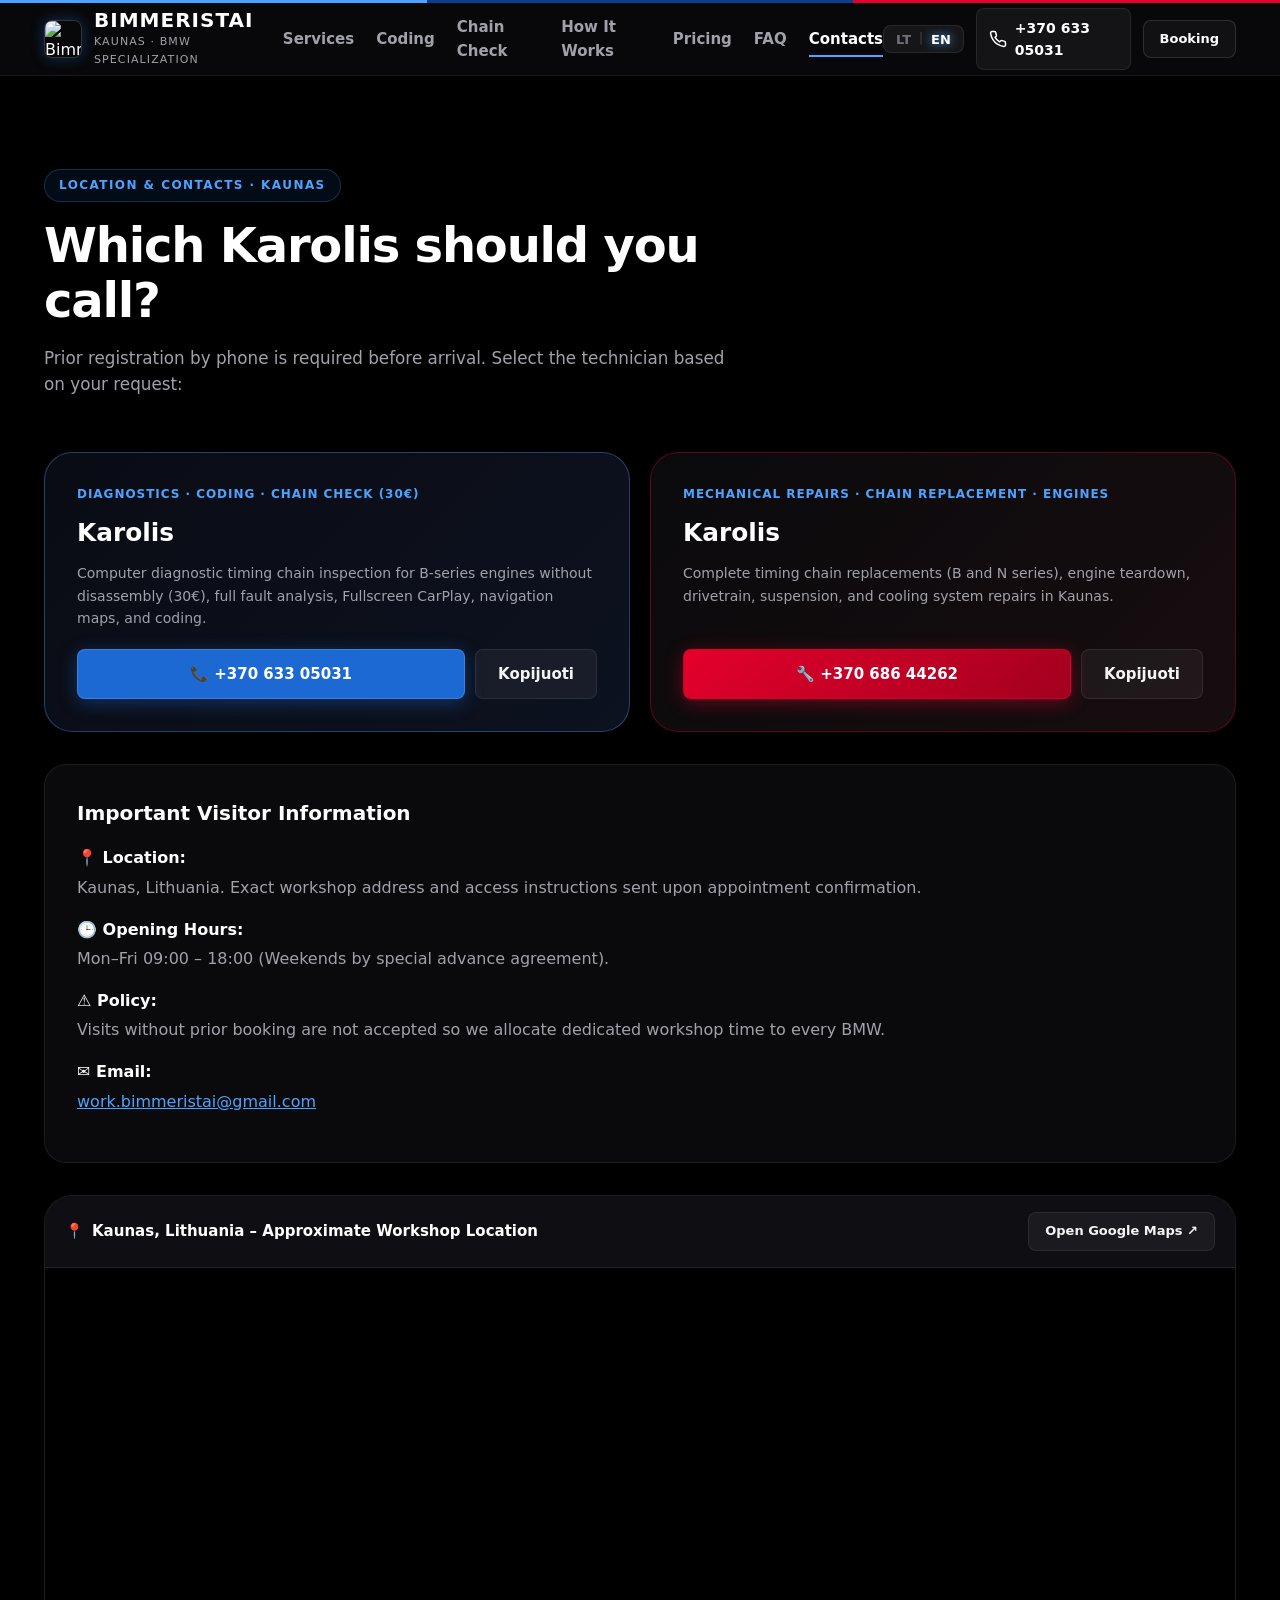
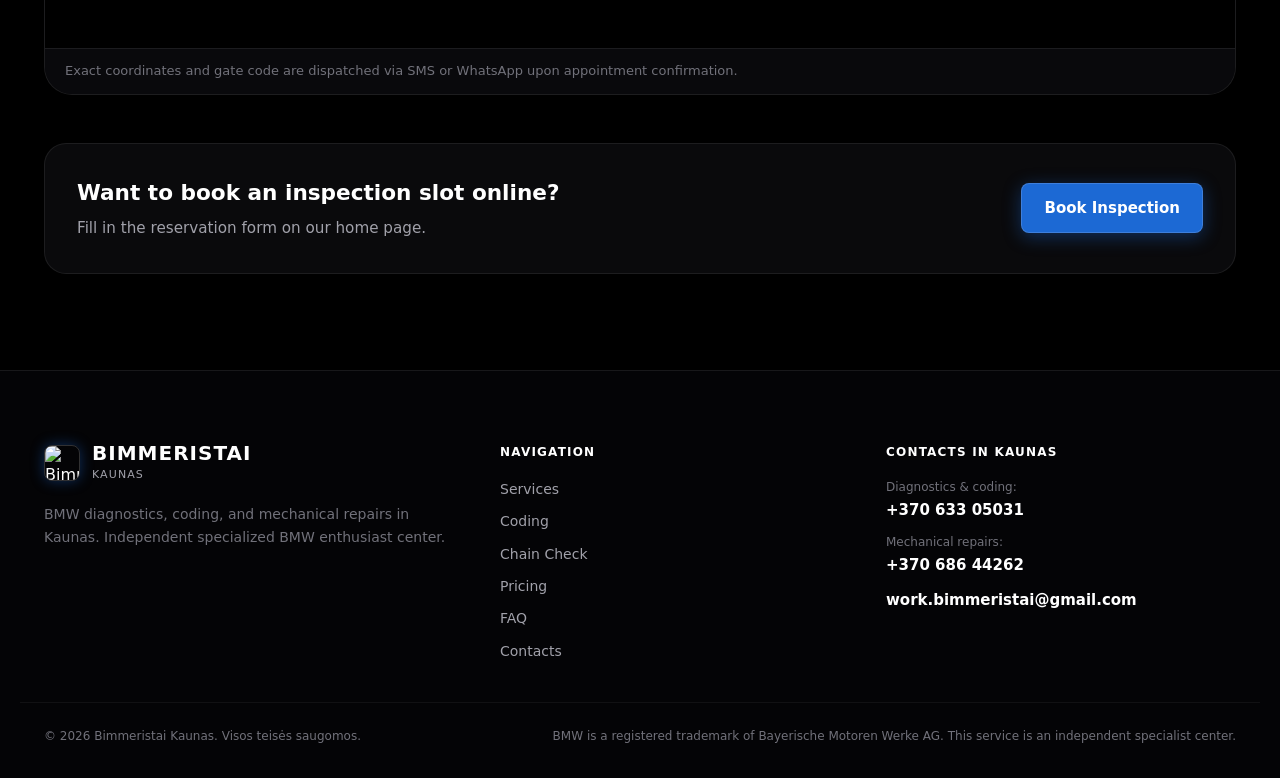
==== commit 4e77c27b: "refactor: remove reviews section from website Deleted the reviews component and its associated asset" ====
--- a/contacts.html
+++ b/contacts.html
@@ -54,7 +54,6 @@
           <a href="index.html#chain-check" class="nav-item" data-i18n="nav_chain">Grandinės patikra</a>
           <a href="index.html#how-it-works" class="nav-item" data-i18n="nav_steps">Kaip dirbame</a>
           <a href="index.html#pricing" class="nav-item" data-i18n="nav_prices">Kainoraštis</a>
-          <a href="index.html#reviews" class="nav-item" data-i18n="nav_reviews">Atsiliepimai</a>
           <a href="faq.html" class="nav-item" data-i18n="nav_faq">D.U.K.</a>
           <a href="contacts.html" class="nav-item active" data-i18n="nav_contacts">Kontaktai</a>
         </nav>
@@ -77,43 +76,72 @@
 
           <button
             type="button"
-            class="hamburger-btn"
+            class="burger-btn"
             id="mobile-nav-toggle"
             aria-label="Atverti meniu"
             aria-expanded="false"
+            aria-controls="mobile-menu"
           >
-            <span></span>
-            <span></span>
-            <span></span>
+            <span class="burger-line"></span>
+            <span class="burger-line"></span>
+            <span class="burger-line"></span>
           </button>
         </div>
       </div>
 
-      <div class="mobile-drawer" id="mobile-nav-drawer" aria-hidden="true">
-        <div class="mobile-drawer-inner">
-          <nav class="mobile-nav-links" aria-label="Mobili navigacija">
-            <a href="index.html#services" class="mobile-link" data-i18n="nav_services">Paslaugos</a>
-            <a href="index.html#simulator" class="mobile-link" data-i18n="nav_simulator">Kodavimo simuliatorius</a>
-            <a href="index.html#chain-check" class="mobile-link" data-i18n="nav_chain">Grandinės patikra (30€)</a>
-            <a href="index.html#how-it-works" class="mobile-link" data-i18n="nav_steps">Kaip dirbame</a>
-            <a href="index.html#pricing" class="mobile-link" data-i18n="nav_prices">Kainoraštis</a>
-            <a href="index.html#reviews" class="mobile-link" data-i18n="nav_reviews">Atsiliepimai</a>
-            <a href="faq.html" class="mobile-link" data-i18n="nav_faq">D.U.K.</a>
-            <a href="contacts.html" class="mobile-link" data-i18n="nav_contacts">Kontaktai</a>
+      <!-- Mobilus visas ekranas / išskleidžiamas meniu -->
+      <div
+        class="mobile-menu-overlay"
+        id="mobile-menu"
+        role="dialog"
+        aria-modal="true"
+        aria-label="Mobili navigacija"
+        aria-hidden="true"
+      >
+        <div class="mobile-menu-inner">
+          <nav class="mobile-menu-nav" aria-label="Mobili navigacija">
+            <div class="mobile-menu-item">
+              <a href="index.html" class="mobile-menu-link" data-nav-link="home">
+                <span class="link-num">01</span>
+                <span class="link-label" data-i18n="nav_home">Pradžia</span>
+              </a>
+            </div>
+            <div class="mobile-menu-item">
+              <a href="faq.html" class="mobile-menu-link" data-nav-link="faq">
+                <span class="link-num">02</span>
+                <span class="link-label" data-i18n="nav_faq">D.U.K.</span>
+              </a>
+            </div>
+            <div class="mobile-menu-item">
+              <a href="contacts.html" class="mobile-menu-link active" data-nav-link="contacts" aria-current="page">
+                <span class="link-num">03</span>
+                <span class="link-label" data-i18n="nav_contacts">Kontaktai</span>
+              </a>
+            </div>
+            <div class="mobile-menu-item">
+              <a href="index.html#booking" class="mobile-menu-link" data-nav-link="book">
+                <span class="link-num">04</span>
+                <span class="link-label" data-i18n="nav_book">Registracija</span>
+              </a>
+            </div>
           </nav>
 
-          <div class="mobile-drawer-footer">
-            <div class="mobile-drawer-contacts">
-              <a href="tel:+37063305031" class="btn btn-primary" style="width: 100%;">
-                <svg class="icon-svg" viewBox="0 0 24 24" fill="none" stroke="currentColor" stroke-width="2" aria-hidden="true"><path d="M22 16.92v3a2 2 0 0 1-2.18 2 19.79 19.79 0 0 1-8.63-3.07 19.5 19.5 0 0 1-6-6 19.79 19.79 0 0 1-3.07-8.67A2 2 0 0 1 4.11 2h3a2 2 0 0 1 2 1.72 12.84 12.84 0 0 0 .7 2.81 2 2 0 0 1-.45 2.11L8.09 9.91a16 16 0 0 0 6 6l1.27-1.27a2 2 0 0 1 2.11-.45 12.84 12.84 0 0 0 2.81.7A2 2 0 0 1 22 16.92z"/></svg>
-                <span>Karolis (Diagnostika): +370 633 05031</span>
-              </a>
-              <a href="tel:+37068644262" class="btn btn-secondary" style="width: 100%;">
-                <svg class="icon-svg" viewBox="0 0 24 24" fill="none" stroke="currentColor" stroke-width="2" aria-hidden="true"><path d="M14.7 6.3a1 1 0 0 0 0 1.4l1.6 1.6a1 1 0 0 0 1.4 0l3.77-3.77a6 6 0 0 1-7.94 7.94l-6.91 6.91a2.12 2.12 0 0 1-3-3l6.91-6.91a6 6 0 0 1 7.94-7.94l-3.76 3.76z"/></svg>
-                <span>Karolis (Remontas): +370 686 44262</span>
-              </a>
-              <a href="index.html#booking" class="btn btn-white" style="width: 100%;" data-i18n="btn_book">
-                Registracija vizitui
+          <div class="mobile-menu-footer">
+            <a href="tel:+37063305031" class="btn btn-primary mobile-call-btn">
+              <svg class="icon-svg" viewBox="0 0 24 24" fill="none" stroke="currentColor" stroke-width="2" aria-hidden="true"><path d="M22 16.92v3a2 2 0 0 1-2.18 2 19.79 19.79 0 0 1-8.63-3.07 19.5 19.5 0 0 1-6-6 19.79 19.79 0 0 1-3.07-8.67A2 2 0 0 1 4.11 2h3a2 2 0 0 1 2 1.72 12.84 12.84 0 0 0 .7 2.81 2 2 0 0 1-.45 2.11L8.09 9.91a16 16 0 0 0 6 6l1.27-1.27a2 2 0 0 1 2.11-.45 12.84 12.84 0 0 0 2.81.7A2 2 0 0 1 22 16.92z"/></svg>
+              <span data-i18n="mobile_call_primary">Skambinti: +370 633 05031</span>
+            </a>
+
+            <div class="mobile-bottom-row">
+              <div class="mobile-lang-switch" role="group" aria-label="Kalbos pasirinkimas / Language selection">
+                <button type="button" class="mobile-lang-btn active" data-lang-btn="lt">LT</button>
+                <span class="lang-sep">|</span>
+                <button type="button" class="mobile-lang-btn" data-lang-btn="en">EN</button>
+              </div>
+
+              <a href="tel:+37068644262" class="mobile-secondary-phone" title="Karolis (Remontas)">
+                <span data-i18n="mobile_repair_label">Remontas:</span>
+                <span class="font-tabular">+370 686 44262</span>
               </a>
             </div>
           </div>
--- a/style.css
+++ b/style.css
@@ -459,93 +459,382 @@
   }
 }
 
-/* Hamburgeris */
+/* ---------------------------------------------------- */
+/* 5.1 MOBILUS BURGER MYGTUKAS IR PILNO EKRANO MENIU    */
+/* ---------------------------------------------------- */
+
+/* Burger mygtukas (Top-right, min 48x48px tap target) */
+.burger-btn,
 .hamburger-btn {
   display: flex;
   flex-direction: column;
   justify-content: center;
-  gap: 5px;
-  width: 42px;
-  height: 42px;
+  align-items: center;
+  gap: 6px;
+  min-width: 48px;
+  min-height: 48px;
+  width: 48px;
+  height: 48px;
+  padding: 12px 10px;
   background: rgba(255, 255, 255, 0.05);
   border: 1px solid var(--border-hairline);
   border-radius: var(--radius-sm);
-  padding: 9px;
   cursor: pointer;
-}
-
-@media (min-width: 960px) {
-  .hamburger-btn {
-    display: none;
-  }
-}
-
+  position: relative;
+  z-index: 1003;
+  margin-right: env(safe-area-inset-right, 0px);
+  -webkit-tap-highlight-color: transparent;
+  outline: none;
+  transition: transform 150ms cubic-bezier(.2, .8, .2, 1), background-color 200ms ease, border-color 200ms ease;
+}
+
+.burger-btn:hover,
+.hamburger-btn:hover {
+  background: rgba(255, 255, 255, 0.1);
+  border-color: rgba(77, 163, 255, 0.3);
+}
+
+.burger-btn:active,
+.hamburger-btn:active {
+  transform: scale(0.92);
+}
+
+.burger-btn:focus-visible,
+.hamburger-btn:focus-visible {
+  outline: 2px solid #1C69D4;
+  outline-offset: 3px;
+  box-shadow: 0 0 0 4px rgba(28, 105, 212, 0.35);
+}
+
+/* 3 plonos linijos, kurios transformuojasi į "X" per transform ir opacity */
+.burger-btn span,
+.burger-btn .burger-line,
 .hamburger-btn span {
-  width: 100%;
+  display: block;
+  width: 24px;
   height: 2px;
-  background: #ffffff;
+  background-color: #ffffff;
   border-radius: 2px;
-  transition: transform var(--transition), opacity var(--transition);
-}
-
+  transform-origin: center;
+  transition: transform 400ms cubic-bezier(.2, .8, .2, 1), opacity 400ms cubic-bezier(.2, .8, .2, 1);
+  will-change: transform, opacity;
+}
+
+/* Morfas į "X" */
+.burger-btn[aria-expanded="true"] span:nth-child(1),
+.burger-btn[aria-expanded="true"] .burger-line:nth-child(1),
+.burger-btn.is-active span:nth-child(1),
 .hamburger-btn[aria-expanded="true"] span:nth-child(1) {
-  transform: translateY(7px) rotate(45deg);
-}
-
+  transform: translateY(8px) rotate(45deg);
+}
+
+.burger-btn[aria-expanded="true"] span:nth-child(2),
+.burger-btn[aria-expanded="true"] .burger-line:nth-child(2),
+.burger-btn.is-active span:nth-child(2),
 .hamburger-btn[aria-expanded="true"] span:nth-child(2) {
   opacity: 0;
-}
-
+  transform: scaleX(0);
+}
+
+.burger-btn[aria-expanded="true"] span:nth-child(3),
+.burger-btn[aria-expanded="true"] .burger-line:nth-child(3),
+.burger-btn.is-active span:nth-child(3),
 .hamburger-btn[aria-expanded="true"] span:nth-child(3) {
-  transform: translateY(-7px) rotate(-45deg);
-}
-
-/* Mobilus išskleidžiamas meniu */
+  transform: translateY(-8px) rotate(-45deg);
+}
+
+/* Pilno ekrano juodas meniu užsklanda (Full-screen black overlay su mėlynu švytėjimu) */
+.mobile-menu-overlay,
 .mobile-drawer {
-  display: none;
   position: fixed;
-  top: 75px;
+  inset: 0;
+  top: 0;
   left: 0;
   right: 0;
   bottom: 0;
-  background: rgba(0, 0, 0, 0.98);
-  backdrop-filter: blur(24px);
-  -webkit-backdrop-filter: blur(24px);
-  z-index: 99;
+  width: 100vw;
+  height: 100vh;
+  height: 100dvh;
+  background-color: #000000;
+  background-image: radial-gradient(circle at 50% 25%, rgba(28, 105, 212, 0.22) 0%, rgba(11, 61, 145, 0.08) 50%, #000000 85%);
+  z-index: 1000;
+  box-sizing: border-box;
+  padding-top: calc(75px + env(safe-area-inset-top, 0px));
+  padding-bottom: calc(24px + env(safe-area-inset-bottom, 0px));
+  padding-left: max(24px, env(safe-area-inset-left, 0px));
+  padding-right: max(24px, env(safe-area-inset-right, 0px));
   overflow-y: auto;
-  border-top: 1px solid var(--border-hairline);
-}
-
+  -webkit-overflow-scrolling: touch;
+  display: flex;
+  flex-direction: column;
+  justify-content: space-between;
+  opacity: 0;
+  visibility: hidden;
+  pointer-events: none;
+  transform: translateY(-8px);
+  transition: opacity 300ms cubic-bezier(.2, .8, .2, 1), transform 300ms cubic-bezier(.2, .8, .2, 1), visibility 300ms cubic-bezier(.2, .8, .2, 1);
+}
+
+.mobile-menu-overlay.is-open,
 .mobile-drawer.open {
-  display: block;
-}
-
+  opacity: 1;
+  visibility: visible;
+  pointer-events: auto;
+  transform: translateY(0);
+}
+
+/* Kai meniu atvertas, užtikriname teisingą sluoksniavimą */
+body.mobile-menu-open .site-header {
+  z-index: 1002;
+}
+
+.mobile-menu-inner,
 .mobile-drawer-inner {
-  padding: 24px 20px calc(80px + env(safe-area-inset-bottom, 0px)) 20px;
+  width: 100%;
+  max-width: 520px;
+  margin: 0 auto;
+  min-height: 100%;
   display: flex;
   flex-direction: column;
-  gap: 28px;
-}
-
+  justify-content: space-between;
+  gap: 32px;
+  box-sizing: border-box;
+}
+
+/* Navigacijos nuorodos */
+.mobile-menu-nav,
 .mobile-nav-links {
+  display: flex;
+  flex-direction: column;
+  gap: 6px;
+  padding-top: 10px;
+}
+
+/* Nuorodų elementai su pakopiniu (staggered) atsiradimu */
+.mobile-menu-item {
+  opacity: 0;
+  transform: translateY(12px);
+  transition: opacity 320ms cubic-bezier(.2, .8, .2, 1), transform 320ms cubic-bezier(.2, .8, .2, 1);
+}
+
+.mobile-menu-overlay.is-open .mobile-menu-item:nth-child(1),
+.mobile-drawer.open .mobile-menu-item:nth-child(1) {
+  opacity: 1;
+  transform: translateY(0);
+  transition-delay: 60ms;
+}
+
+.mobile-menu-overlay.is-open .mobile-menu-item:nth-child(2),
+.mobile-drawer.open .mobile-menu-item:nth-child(2) {
+  opacity: 1;
+  transform: translateY(0);
+  transition-delay: 130ms;
+}
+
+.mobile-menu-overlay.is-open .mobile-menu-item:nth-child(3),
+.mobile-drawer.open .mobile-menu-item:nth-child(3) {
+  opacity: 1;
+  transform: translateY(0);
+  transition-delay: 200ms;
+}
+
+.mobile-menu-overlay.is-open .mobile-menu-item:nth-child(4),
+.mobile-drawer.open .mobile-menu-item:nth-child(4) {
+  opacity: 1;
+  transform: translateY(0);
+  transition-delay: 270ms;
+}
+
+.mobile-menu-overlay.is-open .mobile-menu-footer,
+.mobile-drawer.open .mobile-menu-footer {
+  opacity: 1;
+  transform: translateY(0);
+  transition-delay: 340ms;
+}
+
+/* Didelės nuorodos (clamp 32-48px, bold grotesque, tight tracking) */
+.mobile-menu-link {
+  display: flex;
+  align-items: baseline;
+  gap: 16px;
+  padding: 12px 0;
+  text-decoration: none;
+  color: #ffffff;
+  border-bottom: 1px solid rgba(255, 255, 255, 0.07);
+  -webkit-tap-highlight-color: transparent;
+  transition: color 200ms ease, border-color 200ms ease, transform 200ms ease;
+}
+
+.mobile-menu-link:hover {
+  color: var(--bmw-light-blue);
+  border-color: rgba(77, 163, 255, 0.35);
+  transform: translateX(4px);
+}
+
+.mobile-menu-link:focus-visible {
+  outline: 2px solid #1C69D4;
+  outline-offset: 4px;
+  border-radius: 4px;
+}
+
+.mobile-menu-link .link-num {
+  font-family: inherit;
+  font-size: 0.875rem;
+  font-weight: 700;
+  color: #1C69D4;
+  letter-spacing: 0.05em;
+  font-variant-numeric: tabular-nums;
+  flex-shrink: 0;
+}
+
+.mobile-menu-link .link-label {
+  font-size: clamp(32px, 7.5vw, 48px);
+  font-weight: 800;
+  letter-spacing: -0.03em;
+  line-height: 1.1;
+  text-transform: uppercase;
+  color: inherit;
+}
+
+/* Aktyvus puslapis */
+.mobile-menu-link[aria-current="page"],
+.mobile-menu-link.active {
+  color: var(--bmw-light-blue);
+  border-bottom-color: rgba(77, 163, 255, 0.4);
+}
+
+.mobile-menu-link[aria-current="page"] .link-num,
+.mobile-menu-link.active .link-num {
+  color: #ffffff;
+}
+
+.mobile-menu-link[aria-current="page"] .link-label,
+.mobile-menu-link.active .link-label {
+  position: relative;
+}
+
+.mobile-menu-link[aria-current="page"] .link-label::after,
+.mobile-menu-link.active .link-label::after {
+  content: '';
+  display: inline-block;
+  width: 8px;
+  height: 8px;
+  border-radius: 50%;
+  background: #1C69D4;
+  box-shadow: 0 0 10px #1C69D4;
+  margin-left: 12px;
+  vertical-align: middle;
+}
+
+/* Apatinė dalis (Bottom area) */
+.mobile-menu-footer {
   display: flex;
   flex-direction: column;
   gap: 16px;
-}
-
-.mobile-link {
-  font-size: 1.25rem;
+  padding-top: 16px;
+  opacity: 0;
+  transform: translateY(12px);
+  transition: opacity 320ms cubic-bezier(.2, .8, .2, 1), transform 320ms cubic-bezier(.2, .8, .2, 1);
+}
+
+.mobile-call-btn {
+  width: 100%;
+  min-height: 52px;
+  font-size: 1rem;
   font-weight: 700;
-  color: #ffffff;
+  box-shadow: 0 4px 20px var(--bmw-blue-glow);
+}
+
+.mobile-bottom-row {
+  display: flex;
+  align-items: center;
+  justify-content: space-between;
+  gap: 16px;
+  padding: 12px 16px;
+  background: rgba(255, 255, 255, 0.04);
+  border: 1px solid var(--border-hairline);
+  border-radius: var(--radius-sm);
+}
+
+.mobile-lang-switch {
+  display: inline-flex;
+  align-items: center;
+  gap: 4px;
+}
+
+.mobile-lang-btn {
+  background: transparent;
+  border: 1px solid transparent;
+  color: var(--text-dim);
+  font-family: inherit;
+  font-weight: 700;
+  font-size: 0.875rem;
+  cursor: pointer;
+  padding: 6px 12px;
+  border-radius: 4px;
+  -webkit-tap-highlight-color: transparent;
+  transition: all var(--transition);
+}
+
+.mobile-lang-btn:hover {
+  color: #ffffff;
+}
+
+.mobile-lang-btn:focus-visible {
+  outline: 2px solid #1C69D4;
+}
+
+.mobile-lang-btn.active {
+  color: #ffffff;
+  background: rgba(28, 105, 212, 0.25);
+  border-color: rgba(77, 163, 255, 0.4);
+  box-shadow: 0 0 10px rgba(28, 105, 212, 0.3);
+}
+
+.mobile-secondary-phone {
+  display: inline-flex;
+  align-items: center;
+  gap: 6px;
+  font-size: 0.8125rem;
+  color: var(--text-muted);
   text-decoration: none;
-  padding: 6px 0;
-  border-bottom: 1px solid rgba(255, 255, 255, 0.05);
-}
-
-.mobile-drawer-contacts {
-  display: flex;
-  flex-direction: column;
-  gap: 12px;
+  transition: color var(--transition);
+  -webkit-tap-highlight-color: transparent;
+}
+
+.mobile-secondary-phone:hover {
+  color: #ffffff;
+}
+
+.mobile-secondary-phone:focus-visible {
+  outline: 2px solid #1C69D4;
+}
+
+/* Paslėpti ant desktop ekrano (>= 960px) */
+@media (min-width: 960px) {
+  .burger-btn,
+  .hamburger-btn,
+  .mobile-menu-overlay,
+  .mobile-drawer {
+    display: none !important;
+  }
+}
+
+/* Reduced motion palaikymas */
+@media (prefers-reduced-motion: reduce) {
+  .burger-btn,
+  .hamburger-btn,
+  .burger-btn span,
+  .burger-btn .burger-line,
+  .hamburger-btn span,
+  .mobile-menu-overlay,
+  .mobile-drawer,
+  .mobile-menu-item,
+  .mobile-menu-footer,
+  .mobile-menu-link {
+    transition: none !important;
+    animation: none !important;
+  }
 }
 
 /* 6. HERO SEKCIJA */
@@ -1578,76 +1867,7 @@
   color: var(--text-subtle);
 }
 
-/* 15. REVIEWS */
-.reviews-grid {
-  display: grid;
-  grid-template-columns: 1fr;
-  gap: 20px;
-}
-
-@media (min-width: 768px) {
-  .reviews-grid {
-    grid-template-columns: repeat(3, 1fr);
-  }
-}
-
-.review-box {
-  background: var(--bg-card);
-  border: 1px solid var(--border-hairline);
-  border-radius: var(--radius-lg);
-  padding: clamp(24px, 3vw, 32px);
-  display: flex;
-  flex-direction: column;
-  justify-content: space-between;
-}
-
-.review-stars-row {
-  color: #f59e0b;
-  font-size: 1.15rem;
-  letter-spacing: 3px;
-  margin-bottom: 14px;
-}
-
-.review-quote {
-  font-size: 0.9375rem;
-  line-height: 1.6;
-  color: var(--text-lead);
-  margin: 0 0 20px 0;
-}
-
-.review-author-meta {
-  display: flex;
-  align-items: center;
-  gap: 12px;
-  border-top: 1px solid rgba(255, 255, 255, 0.06);
-  padding-top: 14px;
-}
-
-.author-avatar {
-  width: 40px;
-  height: 40px;
-  border-radius: 50%;
-  background: rgba(28, 105, 212, 0.2);
-  color: var(--bmw-light-blue);
-  border: 1px solid rgba(77, 163, 255, 0.3);
-  display: flex;
-  align-items: center;
-  justify-content: center;
-  font-weight: 800;
-  font-size: 0.875rem;
-}
-
-.author-name {
-  font-size: 0.95rem;
-  font-weight: 700;
-  color: #ffffff;
-}
-
-.author-vehicle {
-  font-size: 0.75rem;
-}
-
-/* 16. SPECIALISTS CALL CARDS & BOOKING FORM */
+/* 15. SPECIALISTS CALL CARDS & BOOKING FORM */
 .specialists-call-grid {
   display: grid;
   grid-template-columns: 1fr;
